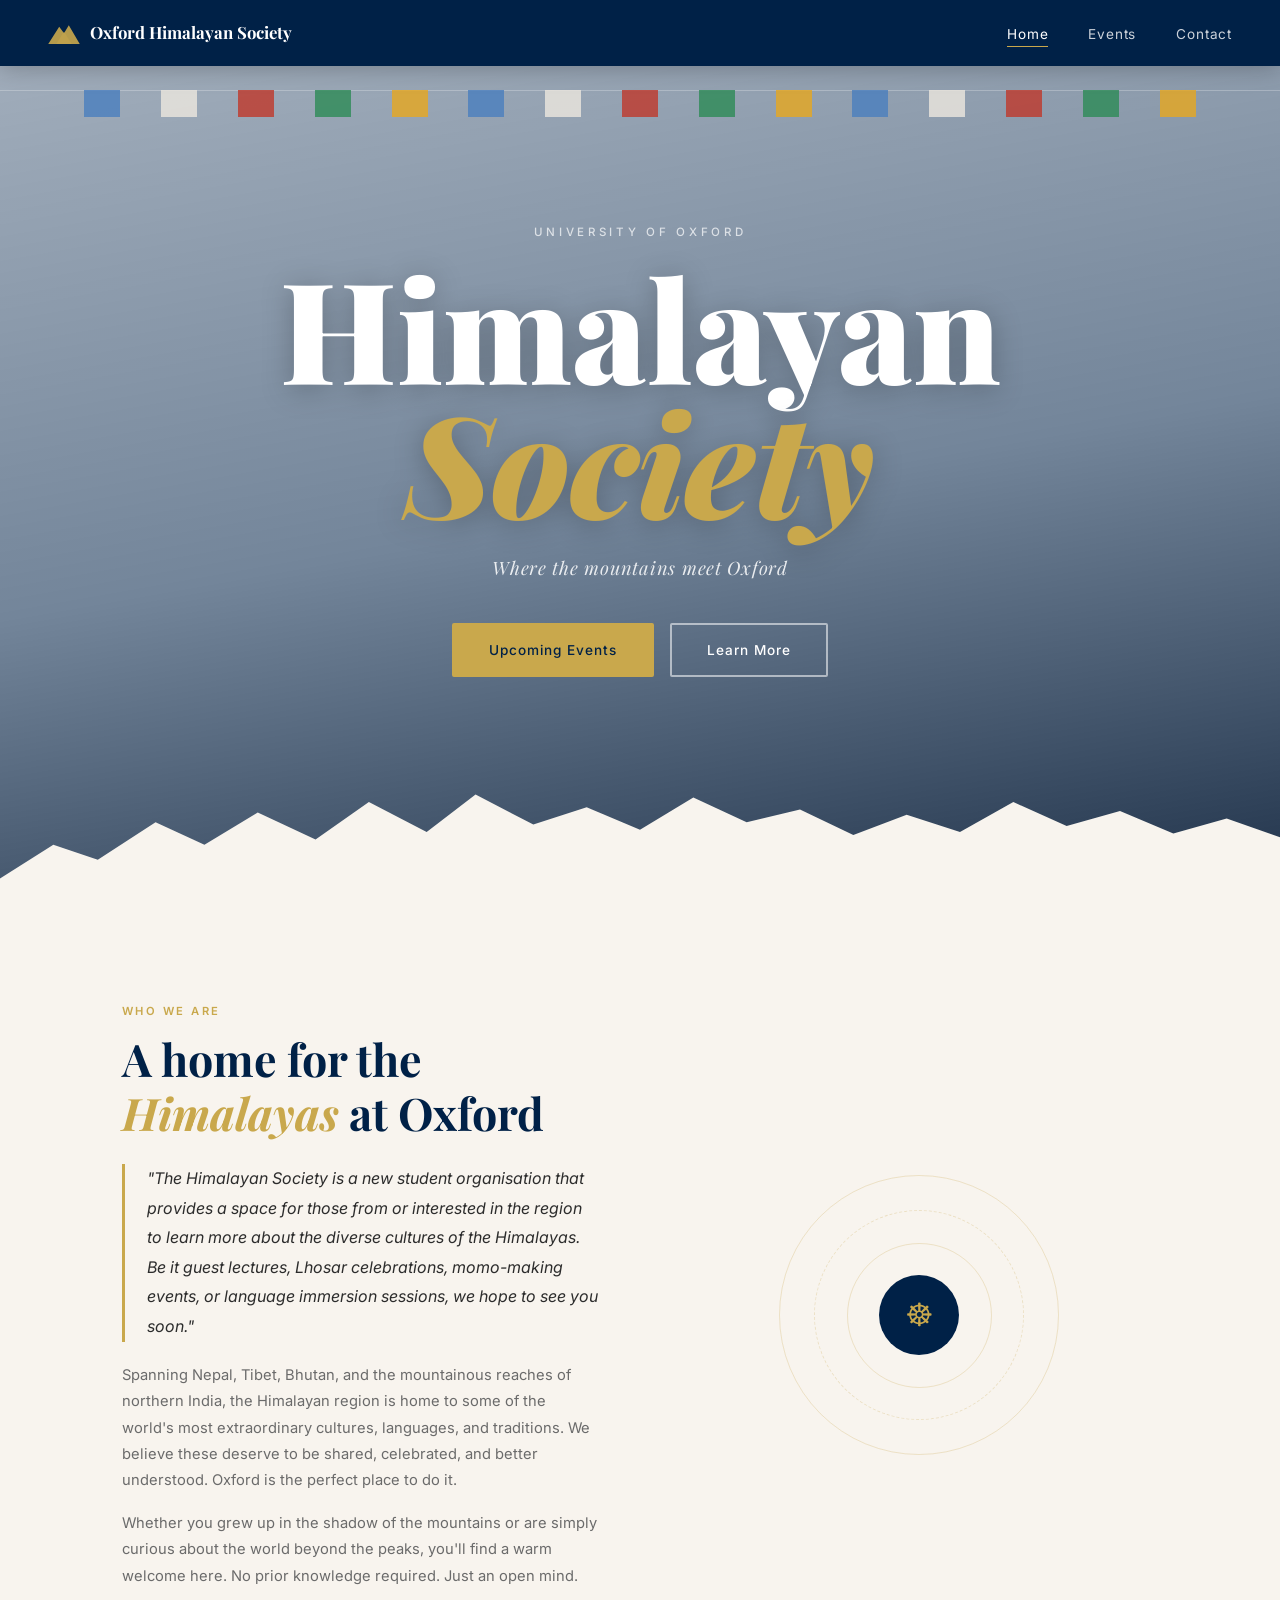
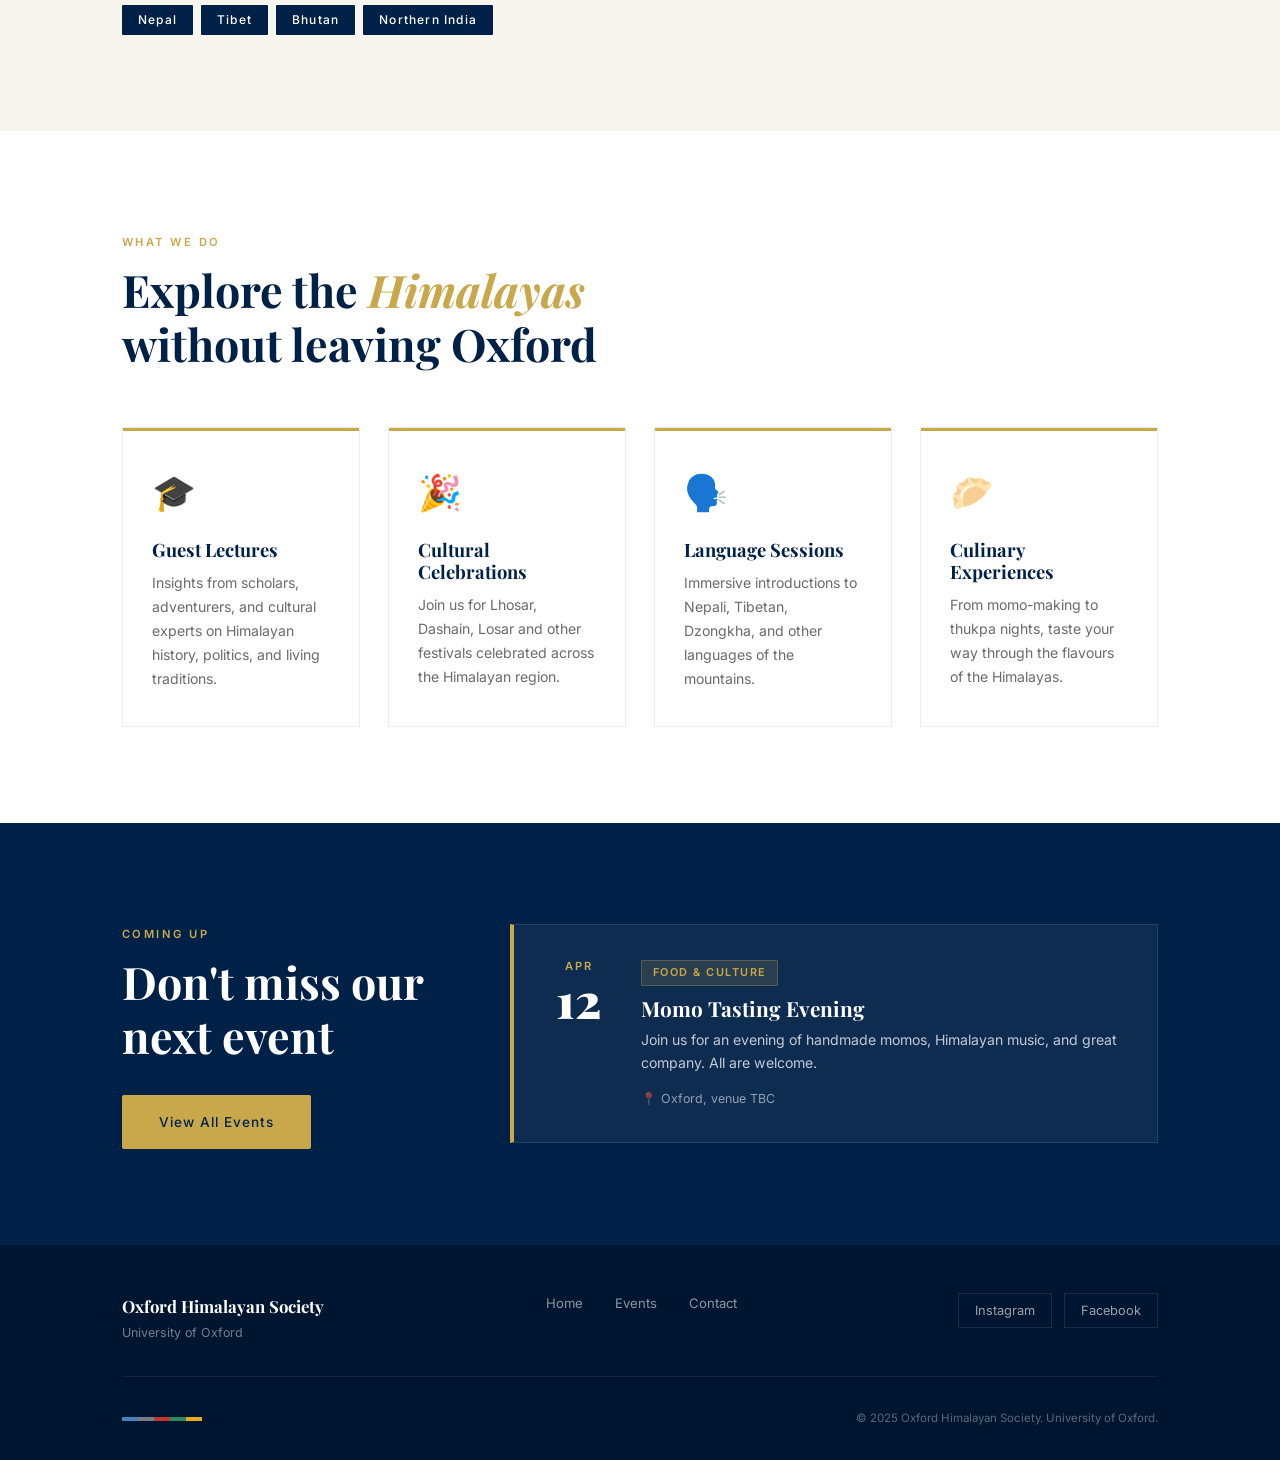
==== index.html @ 93e3ca29 "favicon" ====
<!DOCTYPE html>
<html lang="en">
<head>
  <meta charset="UTF-8" />
  <meta name="viewport" content="width=device-width, initial-scale=1.0" />
  <title>Oxford Himalayan Society</title>
  <link rel="preconnect" href="https://fonts.googleapis.com" />
  <link rel="preconnect" href="https://fonts.gstatic.com" crossorigin />
  <link href="https://fonts.googleapis.com/css2?family=Playfair+Display:ital,wght@0,400;0,700;0,900;1,400&family=Inter:wght@300;400;500;600&display=swap" rel="stylesheet" />
  <link rel="icon" type="image/svg+xml" href="favicon.svg" />
  <link rel="stylesheet" href="css/style.css" />
</head>
<body>

  <!-- Navigation -->
  <nav class="navbar" id="navbar">
    <a href="index.html" class="nav-logo">
      <svg class="logo-mountain" viewBox="0 0 40 28" fill="none" xmlns="http://www.w3.org/2000/svg">
        <path d="M0 28 L14 6 L20 14 L26 4 L40 28 Z" fill="currentColor" opacity="0.9"/>
        <path d="M10 28 L20 12 L30 28 Z" fill="currentColor" opacity="0.5"/>
      </svg>
      <span>Oxford Himalayan Society</span>
    </a>
    <ul class="nav-links" id="navLinks">
      <li><a href="index.html" class="active">Home</a></li>
      <li><a href="events.html">Events</a></li>
      <li><a href="contact.html">Contact</a></li>
    </ul>
    <button class="nav-toggle" id="navToggle" aria-label="Toggle menu">
      <span></span><span></span><span></span>
    </button>
  </nav>

  <!-- Hero -->
  <section class="hero">
    <div class="hero-bg"></div>
    <div class="hero-overlay"></div>

    <!-- Prayer flag rope -->
    <div class="prayer-rope" aria-hidden="true">
      <div class="rope-line"></div>
      <div class="flags-container">
        <span class="flag f-blue"></span>
        <span class="flag f-white"></span>
        <span class="flag f-red"></span>
        <span class="flag f-green"></span>
        <span class="flag f-yellow"></span>
        <span class="flag f-blue"></span>
        <span class="flag f-white"></span>
        <span class="flag f-red"></span>
        <span class="flag f-green"></span>
        <span class="flag f-yellow"></span>
        <span class="flag f-blue"></span>
        <span class="flag f-white"></span>
        <span class="flag f-red"></span>
        <span class="flag f-green"></span>
        <span class="flag f-yellow"></span>
      </div>
    </div>

    <div class="hero-content" id="heroContent">
      <p class="hero-eyebrow">University of Oxford</p>
      <h1 class="hero-title">Himalayan<br /><em>Society</em></h1>
      <p class="hero-tagline">Where the mountains meet Oxford</p>
      <div class="hero-cta">
        <a href="events.html" class="btn btn-gold">Upcoming Events</a>
        <a href="#about" class="btn btn-ghost">Learn More</a>
      </div>
    </div>

    <!-- Mountain silhouette -->
    <div class="mountain-edge" aria-hidden="true">
      <svg viewBox="0 0 1440 160" preserveAspectRatio="none" xmlns="http://www.w3.org/2000/svg">
        <path d="M0,160 L0,130 L60,85 L110,105 L175,55 L230,85 L290,42 L355,78 L415,28 L480,68 L535,18 L600,58 L660,35 L720,65 L780,22 L840,55 L900,38 L960,72 L1020,45 L1080,68 L1140,28 L1200,60 L1260,40 L1320,70 L1380,50 L1440,75 L1440,160 Z" fill="currentColor"/>
      </svg>
    </div>
  </section>

  <!-- About -->
  <section class="about" id="about">
    <div class="container">
      <div class="about-grid">
        <div class="about-text" data-animate>
          <span class="label">Who We Are</span>
          <h2>A home for the <em>Himalayas</em> at Oxford</h2>
          <blockquote>
            "The Himalayan Society is a new student organisation that provides a space for those from or interested in the region to learn more about the diverse cultures of the Himalayas. Be it guest lectures, Lhosar celebrations, momo-making events, or language immersion sessions, we hope to see you soon."
          </blockquote>
          <p class="about-body">
            Spanning Nepal, Tibet, Bhutan, and the mountainous reaches of northern India, the Himalayan region is home to some of the world's most extraordinary cultures, languages, and traditions. We believe these deserve to be shared, celebrated, and better understood. Oxford is the perfect place to do it.
          </p>
          <p class="about-body">
            Whether you grew up in the shadow of the mountains or are simply curious about the world beyond the peaks, you'll find a warm welcome here. No prior knowledge required. Just an open mind.
          </p>
          <div class="region-tags">
            <span>Nepal</span>
            <span>Tibet</span>
            <span>Bhutan</span>
            <span>Northern India</span>
          </div>
        </div>
        <div class="about-visual" data-animate>
          <div class="mandala">
            <div class="mandala-ring r1"></div>
            <div class="mandala-ring r2"></div>
            <div class="mandala-ring r3"></div>
            <div class="mandala-center">
              <span class="mandala-symbol">☸</span>
            </div>
          </div>
        </div>
      </div>
    </div>
  </section>

  <!-- What We Do -->
  <section class="activities">
    <div class="container">
      <div class="section-head">
        <span class="label">What We Do</span>
        <h2>Explore the <em>Himalayas</em><br />without leaving Oxford</h2>
      </div>
      <div class="activity-grid">
        <div class="activity-card" data-animate>
          <div class="card-accent"></div>
          <div class="card-icon">🎓</div>
          <h3>Guest Lectures</h3>
          <p>Insights from scholars, adventurers, and cultural experts on Himalayan history, politics, and living traditions.</p>
        </div>
        <div class="activity-card" data-animate>
          <div class="card-accent"></div>
          <div class="card-icon">🎉</div>
          <h3>Cultural Celebrations</h3>
          <p>Join us for Lhosar, Dashain, Losar and other festivals celebrated across the Himalayan region.</p>
        </div>
        <div class="activity-card" data-animate>
          <div class="card-accent"></div>
          <div class="card-icon">🗣️</div>
          <h3>Language Sessions</h3>
          <p>Immersive introductions to Nepali, Tibetan, Dzongkha, and other languages of the mountains.</p>
        </div>
        <div class="activity-card" data-animate>
          <div class="card-accent"></div>
          <div class="card-icon">🥟</div>
          <h3>Culinary Experiences</h3>
          <p>From momo-making to thukpa nights, taste your way through the flavours of the Himalayas.</p>
        </div>
      </div>
    </div>
  </section>

  <!-- Events teaser -->
  <section class="events-teaser">
    <div class="container">
      <div class="teaser-inner" data-animate>
        <div class="teaser-text">
          <span class="label">Coming Up</span>
          <h2>Don't miss our<br />next event</h2>
          <a href="events.html" class="btn btn-gold">View All Events</a>
        </div>
        <div class="teaser-card">
          <div class="event-date">
            <span class="month">Apr</span>
            <span class="day">12</span>
          </div>
          <div class="event-body">
            <span class="event-tag">Food &amp; Culture</span>
            <h3>Momo Tasting Evening</h3>
            <p>Join us for an evening of handmade momos, Himalayan music, and great company. All are welcome.</p>
            <span class="event-location">📍 Oxford, venue TBC</span>
          </div>
        </div>
      </div>
    </div>
  </section>

  <!-- Footer -->
  <footer>
    <div class="container">
      <div class="footer-grid">
        <div class="footer-brand">
          <p class="footer-name">Oxford Himalayan Society</p>
          <p class="footer-sub">University of Oxford</p>
        </div>
        <nav class="footer-nav">
          <a href="index.html">Home</a>
          <a href="events.html">Events</a>
          <a href="contact.html">Contact</a>
        </nav>
        <div class="footer-social">
          <a href="#" class="social-btn">Instagram</a>
          <a href="#" class="social-btn">Facebook</a>
        </div>
      </div>
      <div class="footer-bottom">
        <div class="prayer-strip" aria-hidden="true">
          <span class="ps blue"></span><span class="ps white"></span><span class="ps red"></span><span class="ps green"></span><span class="ps yellow"></span>
        </div>
        <p>© 2025 Oxford Himalayan Society. University of Oxford.</p>
      </div>
    </div>
  </footer>

  <script src="js/main.js"></script>
</body>
</html>
---- css/style.css ----
/* ============================================================
   Oxford Himalayan Society — Stylesheet
   ============================================================ */

/* ── Custom Properties ── */
:root {
  --oxford-blue:   #002147;
  --oxford-deep:   #001530;
  --gold:          #C9A84C;
  --gold-light:    #e0c070;
  --cream:         #F8F4EE;
  --cream-dark:    #ede8e0;
  --text:          #2c2c2c;
  --text-muted:    #6b6b6b;
  --white:         #ffffff;
  --red:           #B83232;

  --p-blue:        #4A7FBE;
  --p-white:       #EDE8DF;
  --p-red:         #C0392B;
  --p-green:       #2E8B57;
  --p-yellow:      #E8A820;

  --radius:        2px;
  --transition:    0.3s ease;
  --shadow:        0 8px 40px rgba(0,0,0,0.08);
  --shadow-lg:     0 16px 60px rgba(0,0,0,0.15);
}

/* ── Reset ── */
*, *::before, *::after { box-sizing: border-box; margin: 0; padding: 0; }
html { scroll-behavior: smooth; font-size: 16px; }
body {
  font-family: 'Inter', sans-serif;
  color: var(--text);
  background: var(--white);
  overflow-x: hidden;
  line-height: 1.65;
}
h1, h2, h3, h4 { font-family: 'Playfair Display', serif; line-height: 1.2; }
em { font-style: italic; color: var(--gold); }
a { text-decoration: none; color: inherit; }
img, svg { display: block; max-width: 100%; }
button { font-family: 'Inter', sans-serif; }

/* ── Layout ── */
.container { max-width: 1100px; margin: 0 auto; padding: 0 2rem; }
section { padding: 6rem 0; }

/* ── Labels ── */
.label {
  display: inline-block;
  font-size: 0.7rem;
  font-weight: 600;
  letter-spacing: 0.22em;
  text-transform: uppercase;
  color: var(--gold);
  margin-bottom: 0.75rem;
}

/* ── Buttons ── */
.btn {
  display: inline-block;
  padding: 0.85rem 2.2rem;
  font-size: 0.85rem;
  font-weight: 500;
  letter-spacing: 0.07em;
  border: 2px solid transparent;
  border-radius: var(--radius);
  cursor: pointer;
  transition: all var(--transition);
  white-space: nowrap;
}
.btn-gold {
  background: var(--gold);
  color: var(--oxford-blue);
  border-color: var(--gold);
}
.btn-gold:hover {
  background: transparent;
  color: var(--gold);
}
.btn-ghost {
  background: transparent;
  color: var(--white);
  border-color: rgba(255,255,255,0.55);
}
.btn-ghost:hover {
  border-color: var(--white);
  background: rgba(255,255,255,0.08);
}
.btn-outline-dark {
  background: transparent;
  color: var(--oxford-blue);
  border-color: var(--oxford-blue);
}
.btn-outline-dark:hover {
  background: var(--oxford-blue);
  color: var(--white);
}

/* ── Fade-in animations (CSS only, no JS dependency) ── */
@keyframes fadeUp {
  from { opacity: 0; transform: translateY(22px); }
  to   { opacity: 1; transform: translateY(0); }
}
[data-animate] {
  animation: fadeUp 0.7s ease both;
}
.activity-card:nth-child(1) { animation-delay: 0.05s; }
.activity-card:nth-child(2) { animation-delay: 0.15s; }
.activity-card:nth-child(3) { animation-delay: 0.25s; }
.activity-card:nth-child(4) { animation-delay: 0.35s; }
.event-card:nth-child(1)    { animation-delay: 0.05s; }
.event-card:nth-child(2)    { animation-delay: 0.15s; }
.event-card:nth-child(3)    { animation-delay: 0.25s; }
.event-card:nth-child(4)    { animation-delay: 0.35s; }
.event-card:nth-child(5)    { animation-delay: 0.45s; }

/* ============================================================
   NAVIGATION
   ============================================================ */
.navbar {
  position: fixed;
  top: 0; left: 0; right: 0;
  z-index: 200;
  display: flex;
  align-items: center;
  justify-content: space-between;
  padding: 1.2rem 3rem;
  background: var(--oxford-blue);
  box-shadow: 0 2px 24px rgba(0,0,0,0.25);
}

.nav-logo {
  display: flex;
  align-items: center;
  gap: 0.65rem;
  font-family: 'Playfair Display', serif;
  font-size: 1.05rem;
  font-weight: 700;
  color: var(--white);
  flex-shrink: 0;
}
.logo-mountain {
  width: 32px;
  height: auto;
  color: var(--gold);
  flex-shrink: 0;
}

.nav-links {
  display: flex;
  list-style: none;
  gap: 2.5rem;
}
.nav-links a {
  color: rgba(255,255,255,0.8);
  font-size: 0.85rem;
  font-weight: 400;
  letter-spacing: 0.06em;
  transition: color var(--transition);
  position: relative;
  padding-bottom: 2px;
}
.nav-links a::after {
  content: '';
  position: absolute;
  bottom: -3px; left: 0;
  width: 0; height: 1px;
  background: var(--gold);
  transition: width 0.3s ease;
}
.nav-links a:hover,
.nav-links a.active { color: var(--white); }
.nav-links a:hover::after,
.nav-links a.active::after { width: 100%; }

.nav-toggle {
  display: none;
  flex-direction: column;
  gap: 5px;
  background: none;
  border: none;
  cursor: pointer;
  padding: 4px;
}
.nav-toggle span {
  display: block;
  width: 22px; height: 2px;
  background: var(--white);
  border-radius: 1px;
  transition: all 0.3s;
}

/* ============================================================
   HERO
   ============================================================ */
.hero {
  position: relative;
  height: 100vh;
  min-height: 640px;
  display: flex;
  align-items: center;
  justify-content: center;
  color: var(--white);
  overflow: hidden;
}

.hero-bg {
  position: absolute;
  inset: 0;
  background-image: url('https://images.unsplash.com/photo-1506905925346-21bda4d32df4?auto=format&fit=crop&w=1920&q=80');
  background-size: cover;
  background-position: center 35%;
  will-change: transform;
}

.hero-overlay {
  position: absolute;
  inset: 0;
  background: linear-gradient(
    170deg,
    rgba(0, 33, 71, 0.35) 0%,
    rgba(0, 33, 71, 0.55) 55%,
    rgba(0, 21, 48, 0.88) 100%
  );
}

/* Prayer flag rope */
.prayer-rope {
  position: absolute;
  top: 90px;
  left: 0; right: 0;
  z-index: 5;
  overflow: hidden;
}
.rope-line {
  position: absolute;
  top: 0; left: -2%; right: -2%;
  height: 1px;
  background: rgba(255,255,255,0.25);
}
.flags-container {
  display: flex;
  justify-content: space-around;
  align-items: flex-start;
  padding: 0 5%;
}
.flag {
  width: 36px;
  height: 28px;
  position: relative;
  top: -1px;
  opacity: 0.8;
  transform-origin: top center;
  animation: sway 4s ease-in-out infinite;
}
.flag:nth-child(odd)  { animation-delay: -1.3s; }
.flag:nth-child(3n)   { animation-delay: -2.6s; }
.flag.f-blue   { background: var(--p-blue); }
.flag.f-white  { background: var(--p-white); }
.flag.f-red    { background: var(--p-red); }
.flag.f-green  { background: var(--p-green); }
.flag.f-yellow { background: var(--p-yellow); }

@keyframes sway {
  0%, 100% { transform: rotate(-3deg); }
  50%       { transform: rotate(3deg); }
}

/* Hero content */
.hero-content {
  position: relative;
  z-index: 10;
  text-align: center;
  padding: 0 2rem;
  animation: riseIn 1.2s cubic-bezier(0.22,1,0.36,1) forwards;
}
@keyframes riseIn {
  from { opacity: 0; transform: translateY(40px); }
  to   { opacity: 1; transform: translateY(0); }
}

.hero-eyebrow {
  font-size: 0.72rem;
  font-weight: 500;
  letter-spacing: 0.32em;
  text-transform: uppercase;
  opacity: 0.7;
  margin-bottom: 1.1rem;
}
.hero-title {
  font-size: clamp(4rem, 11vw, 9rem);
  font-weight: 900;
  line-height: 0.95;
  margin-bottom: 1.6rem;
  text-shadow: 0 4px 30px rgba(0,0,0,0.25);
}
.hero-title em { color: var(--gold); }

.hero-tagline {
  font-family: 'Playfair Display', serif;
  font-style: italic;
  font-size: 1.15rem;
  font-weight: 400;
  opacity: 0.85;
  letter-spacing: 0.04em;
  margin-bottom: 2.5rem;
}
.hero-cta {
  display: flex;
  gap: 1rem;
  justify-content: center;
  flex-wrap: wrap;
}

/* Mountain silhouette */
.mountain-edge {
  position: absolute;
  bottom: -1px; left: 0; right: 0;
  z-index: 10;
  color: var(--cream);
  line-height: 0;
}
.mountain-edge svg { width: 100%; height: 120px; }
.mountain-edge.small svg { height: 70px; }

/* ============================================================
   ABOUT
   ============================================================ */
.about { background: var(--cream); }

.about-grid {
  display: grid;
  grid-template-columns: 1fr 1fr;
  gap: 5rem;
  align-items: center;
}

.about-text h2 {
  font-size: clamp(2rem, 4vw, 2.8rem);
  color: var(--oxford-blue);
  margin-bottom: 1.5rem;
}
.about-text blockquote {
  font-size: 1rem;
  line-height: 1.85;
  color: var(--text);
  border-left: 3px solid var(--gold);
  padding-left: 1.4rem;
  margin-bottom: 1.25rem;
  font-style: italic;
}
.about-body {
  font-size: 0.92rem;
  line-height: 1.8;
  color: var(--text-muted);
  margin-bottom: 1rem;
}
.region-tags {
  display: flex;
  flex-wrap: wrap;
  gap: 0.5rem;
}
.region-tags span {
  display: inline-block;
  padding: 0.3rem 1rem;
  background: var(--oxford-blue);
  color: var(--white);
  font-size: 0.75rem;
  font-weight: 500;
  letter-spacing: 0.1em;
  border-radius: 1px;
}

/* Mandala decoration */
.about-visual {
  position: relative;
  display: flex;
  align-items: center;
  justify-content: center;
  min-height: 320px;
}
.mandala { position: relative; display: flex; align-items: center; justify-content: center; }
.mandala-ring {
  position: absolute;
  border-radius: 50%;
  border: 1px solid rgba(201,168,76,0.25);
  animation: spin-slow linear infinite;
}
.mandala-ring.r1 { width: 280px; height: 280px; animation-duration: 60s; }
.mandala-ring.r2 { width: 210px; height: 210px; animation-duration: 45s; animation-direction: reverse; border-style: dashed; }
.mandala-ring.r3 { width: 145px; height: 145px; animation-duration: 30s; }
@keyframes spin-slow { to { transform: rotate(360deg); } }
.mandala-center {
  position: relative;
  z-index: 2;
  width: 80px; height: 80px;
  border-radius: 50%;
  background: var(--oxford-blue);
  display: flex;
  align-items: center;
  justify-content: center;
}
.mandala-symbol {
  font-size: 2rem;
  color: var(--gold);
  line-height: 1;
}


/* ============================================================
   ACTIVITIES
   ============================================================ */
.activities { background: var(--white); }

.section-head { margin-bottom: 3.5rem; }
.section-head h2 {
  font-size: clamp(1.9rem, 4vw, 2.8rem);
  color: var(--oxford-blue);
  max-width: 480px;
}

.activity-grid {
  display: grid;
  grid-template-columns: repeat(auto-fit, minmax(230px, 1fr));
  gap: 1.75rem;
}

.activity-card {
  background: var(--white);
  border: 1px solid rgba(0,0,0,0.07);
  padding: 2.2rem 1.8rem;
  position: relative;
  transition: transform var(--transition), box-shadow var(--transition);
  overflow: hidden;
}
.card-accent {
  position: absolute;
  top: 0; left: 0; right: 0;
  height: 3px;
  background: var(--gold);
}
.activity-card:hover {
  transform: translateY(-5px);
  box-shadow: var(--shadow);
}
.card-icon { font-size: 2.2rem; margin-bottom: 1.1rem; }
.activity-card h3 {
  font-size: 1.15rem;
  color: var(--oxford-blue);
  margin-bottom: 0.65rem;
}
.activity-card p { font-size: 0.88rem; color: var(--text-muted); line-height: 1.7; }

/* ============================================================
   EVENTS TEASER
   ============================================================ */
.events-teaser {
  background: var(--oxford-blue);
  color: var(--white);
}
.events-teaser .label { color: var(--gold); }

.teaser-inner {
  display: grid;
  grid-template-columns: 1fr 2fr;
  gap: 4rem;
  align-items: center;
}
.teaser-text h2 {
  font-size: clamp(2rem, 4vw, 2.8rem);
  color: var(--white);
  margin-bottom: 2rem;
}

.teaser-card {
  display: flex;
  gap: 2rem;
  align-items: flex-start;
  background: rgba(255,255,255,0.05);
  border: 1px solid rgba(255,255,255,0.1);
  border-left: 4px solid var(--gold);
  padding: 2rem 2.2rem;
}
.event-date { text-align: center; min-width: 60px; }
.event-date .month {
  display: block;
  font-size: 0.7rem;
  font-weight: 600;
  letter-spacing: 0.18em;
  text-transform: uppercase;
  color: var(--gold);
}
.event-date .day {
  display: block;
  font-family: 'Playfair Display', serif;
  font-size: 3rem;
  font-weight: 900;
  line-height: 1;
  color: var(--white);
}
.event-body { flex: 1; }
.event-tag {
  display: inline-block;
  font-size: 0.68rem;
  font-weight: 600;
  letter-spacing: 0.14em;
  text-transform: uppercase;
  padding: 0.2rem 0.65rem;
  border-radius: 1px;
  margin-bottom: 0.65rem;
  background: rgba(201,168,76,0.15);
  color: var(--gold);
  border: 1px solid rgba(201,168,76,0.3);
}
.event-body h3 { font-size: 1.3rem; margin-bottom: 0.5rem; }
.event-body p  { font-size: 0.88rem; opacity: 0.75; margin-bottom: 0.6rem; line-height: 1.6; }
.event-location { font-size: 0.78rem; opacity: 0.55; }

/* ============================================================
   PAGE HEADER (Events / Contact)
   ============================================================ */
.page-header {
  position: relative;
  padding: 11rem 0 7rem;
  color: var(--white);
  overflow: hidden;
}
.page-header-bg {
  position: absolute;
  inset: 0;
  background-image: url('https://images.unsplash.com/photo-1464822759023-fed622ff2c3b?auto=format&fit=crop&w=1920&q=80');
  background-size: cover;
  background-position: center 40%;
}
.page-header-bg.contact-bg {
  background-image: url('https://images.unsplash.com/photo-1544735716-392fe2489ffa?auto=format&fit=crop&w=1920&q=80');
  background-position: center 60%;
}
.page-header-overlay {
  position: absolute;
  inset: 0;
  background: linear-gradient(to bottom, rgba(0,33,71,0.6), rgba(0,21,48,0.9));
}
.page-header-content {
  position: relative;
  z-index: 10;
}
.page-header-content h1 {
  font-size: clamp(3rem, 7vw, 5.5rem);
  font-weight: 900;
  margin-bottom: 1rem;
}
.page-header-content p {
  font-size: 1.05rem;
  opacity: 0.8;
  max-width: 480px;
  font-family: 'Playfair Display', serif;
  font-style: italic;
}
.mountain-edge.small { color: var(--white); }

/* ============================================================
   EVENTS LIST PAGE
   ============================================================ */
.events-list { background: var(--white); }

.filter-tabs {
  display: flex;
  gap: 0.5rem;
  flex-wrap: wrap;
  margin-bottom: 3rem;
}
.filter-btn {
  padding: 0.5rem 1.3rem;
  font-size: 0.8rem;
  font-weight: 500;
  letter-spacing: 0.06em;
  background: transparent;
  border: 1px solid rgba(0,0,0,0.15);
  border-radius: 1px;
  cursor: pointer;
  color: var(--text-muted);
  transition: all var(--transition);
}
.filter-btn:hover,
.filter-btn.active {
  background: var(--oxford-blue);
  color: var(--white);
  border-color: var(--oxford-blue);
}

.events-grid { display: flex; flex-direction: column; gap: 1.5rem; }

.event-card {
  display: flex;
  gap: 2.5rem;
  align-items: flex-start;
  padding: 2rem 2.5rem;
  border: 1px solid rgba(0,0,0,0.08);
  border-left: 4px solid var(--gold);
  transition: box-shadow var(--transition), transform var(--transition);
}
.event-card:hover {
  box-shadow: var(--shadow);
  transform: translateX(3px);
}
.ec-date { text-align: center; min-width: 58px; }
.ec-month {
  display: block;
  font-size: 0.68rem;
  font-weight: 600;
  letter-spacing: 0.2em;
  text-transform: uppercase;
  color: var(--gold);
}
.ec-day {
  display: block;
  font-family: 'Playfair Display', serif;
  font-size: 2.6rem;
  font-weight: 900;
  color: var(--oxford-blue);
  line-height: 1;
}
.ec-body { flex: 1; }
.ec-body h2 { font-size: 1.35rem; color: var(--oxford-blue); margin-bottom: 0.5rem; }
.ec-body p  { font-size: 0.9rem; color: var(--text-muted); margin-bottom: 1rem; line-height: 1.7; }
.ec-meta {
  display: flex;
  gap: 1.5rem;
  flex-wrap: wrap;
  font-size: 0.78rem;
  color: var(--text-muted);
  opacity: 0.75;
}

/* event tag colours */
.event-tag.food        { background: rgba(201,168,76,0.12); color: #9a7830; border-color: rgba(201,168,76,0.3); }
.event-tag.lecture     { background: rgba(0,33,71,0.08); color: var(--oxford-blue); border-color: rgba(0,33,71,0.2); }
.event-tag.language    { background: rgba(46,139,87,0.1); color: #1e6b3a; border-color: rgba(46,139,87,0.25); }
.event-tag.celebration { background: rgba(184,50,50,0.09); color: var(--red); border-color: rgba(184,50,50,0.25); }

.events-note {
  margin-top: 3rem;
  text-align: center;
  font-size: 0.88rem;
  color: var(--text-muted);
  font-style: italic;
}

/* ============================================================
   CONTACT PAGE
   ============================================================ */
.contact-section { background: var(--cream); }

.contact-grid {
  display: grid;
  grid-template-columns: 1fr 1.3fr;
  gap: 5rem;
  align-items: start;
}

.contact-info h2,
.contact-form-wrap h2 {
  font-size: clamp(1.8rem, 3.5vw, 2.4rem);
  color: var(--oxford-blue);
  margin-bottom: 2rem;
}

.contact-item {
  display: flex;
  gap: 1.2rem;
  align-items: flex-start;
  margin-bottom: 2rem;
}
.ci-icon { font-size: 1.5rem; line-height: 1; margin-top: 0.1rem; }
.ci-label {
  font-size: 0.7rem;
  font-weight: 600;
  letter-spacing: 0.18em;
  text-transform: uppercase;
  color: var(--gold);
  margin-bottom: 0.2rem;
}
.ci-value {
  font-size: 1rem;
  color: var(--oxford-blue);
  font-weight: 500;
}
a.ci-value:hover { text-decoration: underline; }
.ci-note { font-size: 0.75rem; color: var(--text-muted); margin-top: 0.2rem; font-style: italic; }

.contact-socials { margin-top: 2.5rem; }
.social-row { display: flex; flex-direction: column; gap: 0.75rem; margin: 0.75rem 0; }
.social-card {
  display: flex;
  align-items: center;
  gap: 1rem;
  padding: 1rem 1.2rem;
  background: var(--white);
  border: 1px solid rgba(0,0,0,0.08);
  transition: all var(--transition);
}
.social-card:hover {
  border-color: var(--gold);
  box-shadow: var(--shadow);
}
.sc-icon { font-size: 1.5rem; }
.sc-name  { font-size: 0.9rem; font-weight: 600; color: var(--oxford-blue); }
.sc-handle { font-size: 0.8rem; color: var(--text-muted); }

/* Contact Form */
.contact-form-wrap {
  background: var(--white);
  padding: 2.5rem;
  border: 1px solid rgba(0,0,0,0.07);
  border-top: 3px solid var(--gold);
}

.form-group { margin-bottom: 1.4rem; }
.form-group label {
  display: block;
  font-size: 0.78rem;
  font-weight: 600;
  letter-spacing: 0.1em;
  text-transform: uppercase;
  color: var(--oxford-blue);
  margin-bottom: 0.4rem;
}
.form-group input,
.form-group select,
.form-group textarea {
  width: 100%;
  padding: 0.75rem 1rem;
  border: 1px solid rgba(0,0,0,0.15);
  border-radius: var(--radius);
  font-family: 'Inter', sans-serif;
  font-size: 0.9rem;
  color: var(--text);
  background: var(--white);
  transition: border-color var(--transition), box-shadow var(--transition);
  outline: none;
}
.form-group input:focus,
.form-group select:focus,
.form-group textarea:focus {
  border-color: var(--gold);
  box-shadow: 0 0 0 3px rgba(201,168,76,0.12);
}
.form-group textarea { resize: vertical; line-height: 1.6; }
.form-submit { width: 100%; text-align: center; margin-top: 0.5rem; }
.form-note { font-size: 0.82rem; color: var(--p-green); margin-top: 0.75rem; text-align: center; }

/* ============================================================
   FOOTER
   ============================================================ */
footer {
  background: var(--oxford-deep);
  color: var(--white);
  padding: 3rem 0 2rem;
}

.footer-grid {
  display: flex;
  justify-content: space-between;
  align-items: flex-start;
  gap: 2rem;
  flex-wrap: wrap;
  margin-bottom: 2rem;
  padding-bottom: 2rem;
  border-bottom: 1px solid rgba(255,255,255,0.07);
}
.footer-name {
  font-family: 'Playfair Display', serif;
  font-size: 1.05rem;
  font-weight: 700;
  margin-bottom: 0.2rem;
}
.footer-sub { font-size: 0.78rem; opacity: 0.45; }
.footer-nav { display: flex; gap: 2rem; align-items: center; }
.footer-nav a { font-size: 0.82rem; opacity: 0.55; transition: opacity var(--transition); }
.footer-nav a:hover { opacity: 1; }
.footer-social { display: flex; gap: 0.75rem; }
.social-btn {
  font-size: 0.8rem;
  padding: 0.4rem 1rem;
  border: 1px solid rgba(255,255,255,0.18);
  opacity: 0.6;
  transition: all var(--transition);
}
.social-btn:hover { opacity: 1; border-color: var(--gold); color: var(--gold); }

.footer-bottom {
  display: flex;
  align-items: center;
  justify-content: space-between;
  flex-wrap: wrap;
  gap: 1rem;
}
.footer-bottom p { font-size: 0.72rem; opacity: 0.35; }

/* Prayer strip */
.prayer-strip { display: flex; gap: 0; height: 4px; width: 80px; }
.ps { flex: 1; display: block; }
.ps.blue   { background: var(--p-blue); }
.ps.white  { background: rgba(237,232,223,0.5); }
.ps.red    { background: var(--p-red); }
.ps.green  { background: var(--p-green); }
.ps.yellow { background: var(--p-yellow); }

/* ============================================================
   RESPONSIVE
   ============================================================ */
@media (max-width: 900px) {
  .about-grid,
  .teaser-inner,
  .contact-grid { grid-template-columns: 1fr; gap: 3rem; }
  .about-visual { min-height: 240px; }
  .teaser-inner [data-animate] > * { justify-self: start; }
}

@media (max-width: 720px) {
  .navbar { padding: 1.25rem 1.5rem; }
  .navbar.scrolled { padding: 0.9rem 1.5rem; }

  .nav-links {
    display: none;
    position: absolute;
    top: 100%; left: 0; right: 0;
    background: var(--oxford-blue);
    flex-direction: column;
    gap: 0;
    padding: 0.75rem 0;
  }
  .nav-links.open { display: flex; }
  .nav-links li a { display: block; padding: 0.75rem 2rem; }
  .nav-toggle { display: flex; }

  .hero-title { font-size: clamp(3.5rem, 14vw, 6rem); }

  .event-card { flex-direction: column; gap: 1rem; padding: 1.5rem; }
  .ec-date { display: flex; gap: 0.5rem; align-items: baseline; }
  .ec-day { font-size: 1.8rem; }

  .contact-form-wrap { padding: 1.5rem; }

  .footer-grid { flex-direction: column; gap: 1.5rem; }
  .footer-bottom { flex-direction: column; align-items: flex-start; }
}

@media (max-width: 480px) {
  section { padding: 4rem 0; }
  .activity-grid { grid-template-columns: 1fr; }
  .prayer-rope { display: none; }
}
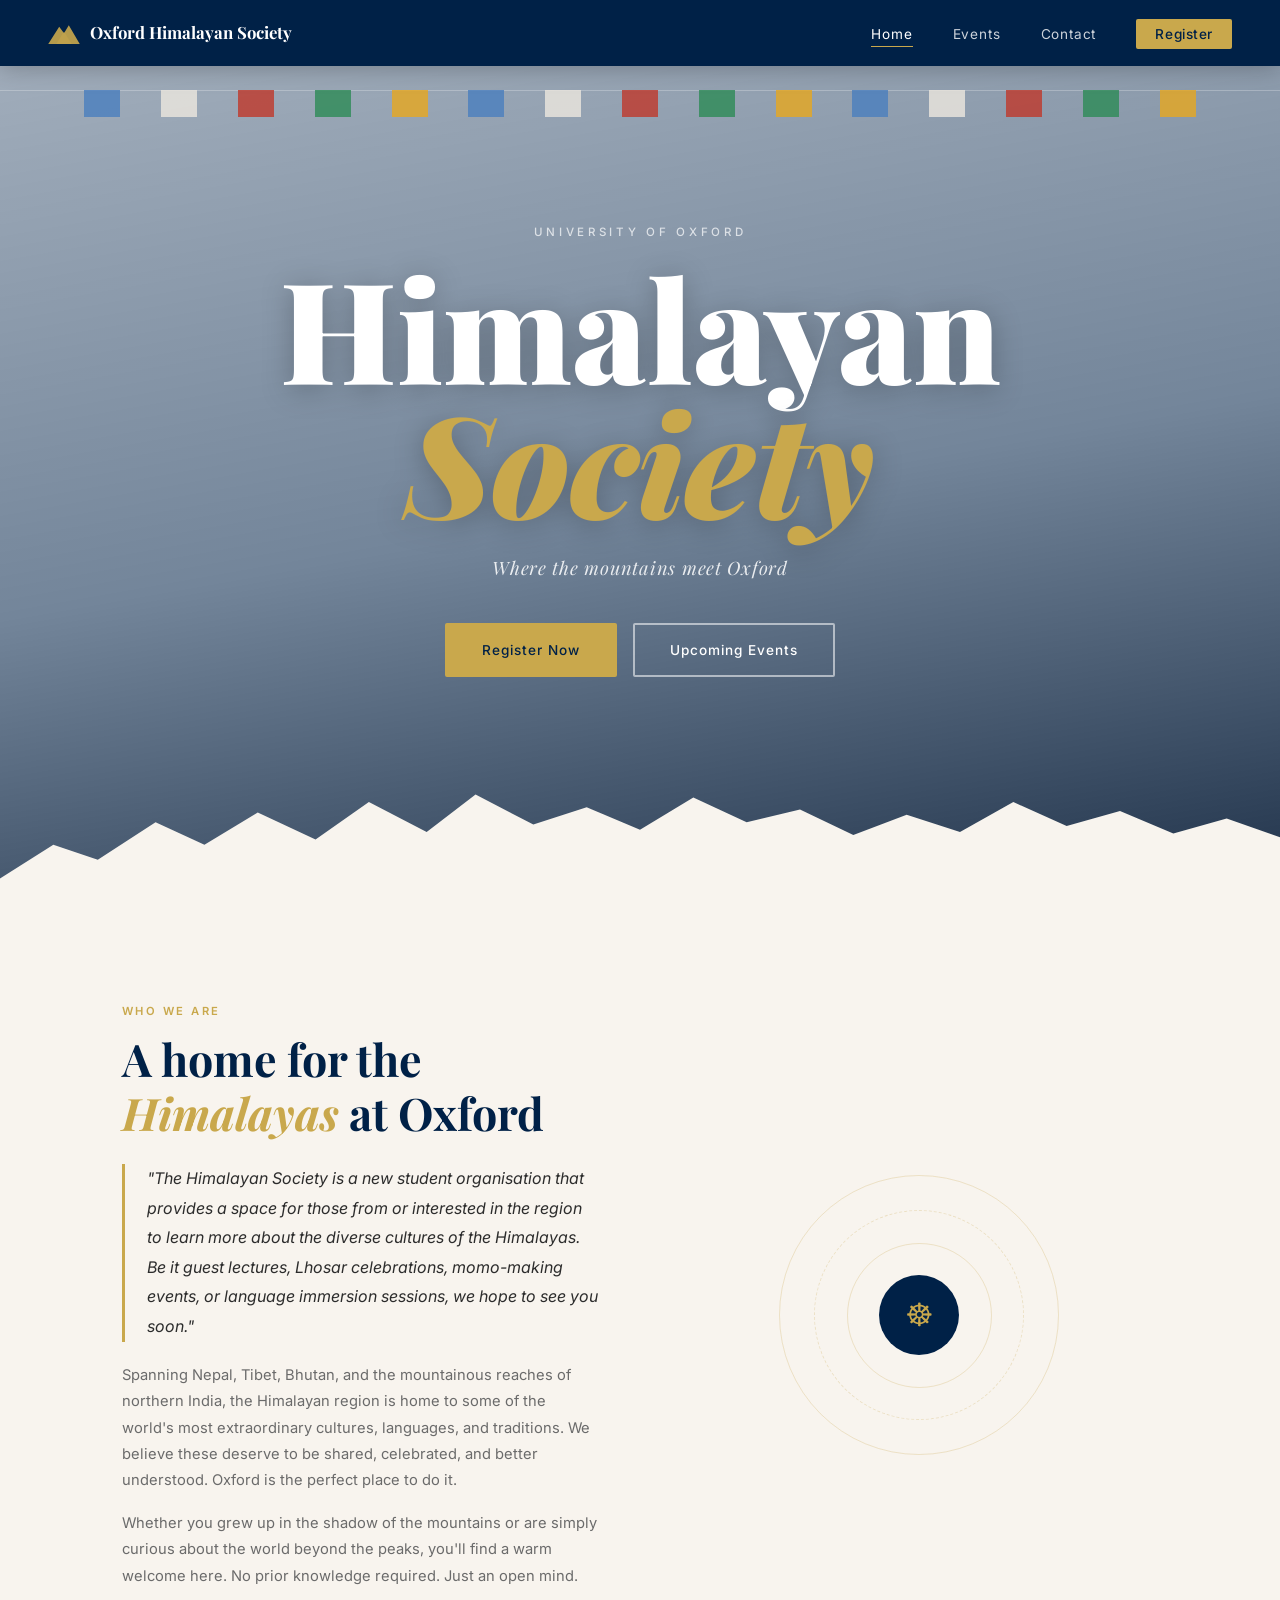
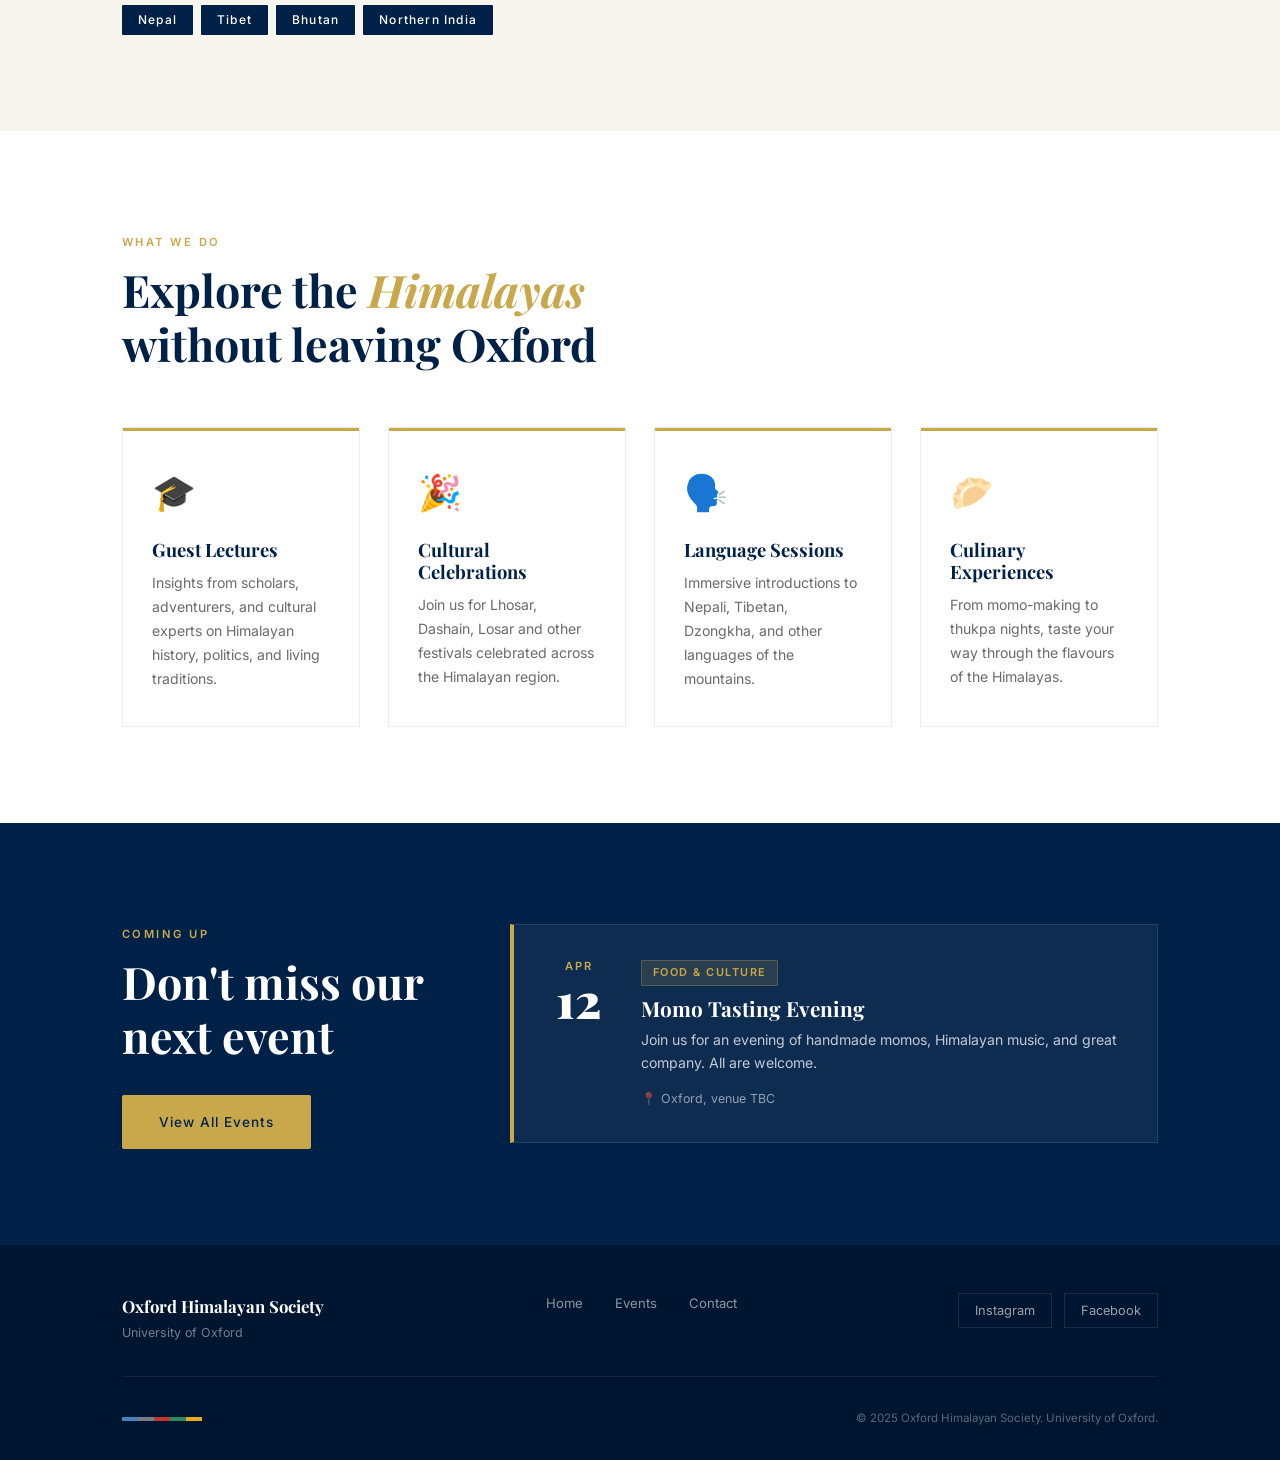
==== commit 1f03badf: "register" ====
--- a/index.html
+++ b/index.html
@@ -25,6 +25,7 @@
       <li><a href="index.html" class="active">Home</a></li>
       <li><a href="events.html">Events</a></li>
       <li><a href="contact.html">Contact</a></li>
+      <li><a href="https://forms.office.com/pages/responsepage.aspx?id=G96VzPWXk0-0uv5ouFLPkbThJP8VWiFGutqd9GzmrXRUQklOUDNMNTVOVUVBR1A0MFYySkZDRlcwTS4u&route=shorturl" class="nav-register" target="_blank" rel="noopener">Register</a></li>
     </ul>
     <button class="nav-toggle" id="navToggle" aria-label="Toggle menu">
       <span></span><span></span><span></span>
@@ -63,8 +64,8 @@
       <h1 class="hero-title">Himalayan<br /><em>Society</em></h1>
       <p class="hero-tagline">Where the mountains meet Oxford</p>
       <div class="hero-cta">
-        <a href="events.html" class="btn btn-gold">Upcoming Events</a>
-        <a href="#about" class="btn btn-ghost">Learn More</a>
+        <a href="https://forms.office.com/pages/responsepage.aspx?id=G96VzPWXk0-0uv5ouFLPkbThJP8VWiFGutqd9GzmrXRUQklOUDNMNTVOVUVBR1A0MFYySkZDRlcwTS4u&route=shorturl" class="btn btn-gold" target="_blank" rel="noopener">Register Now</a>
+        <a href="events.html" class="btn btn-ghost">Upcoming Events</a>
       </div>
     </div>
 
@@ -105,7 +106,7 @@
             <div class="mandala-ring r2"></div>
             <div class="mandala-ring r3"></div>
             <div class="mandala-center">
-              <span class="mandala-symbol">☸</span>
+              <span class="mandala-symbol">☸&#xFE0E;</span>
             </div>
           </div>
         </div>
--- a/css/style.css
+++ b/css/style.css
@@ -151,6 +151,7 @@
 
 .nav-links {
   display: flex;
+  align-items: center;
   list-style: none;
   gap: 2.5rem;
 }
@@ -175,6 +176,23 @@
 .nav-links a.active { color: var(--white); }
 .nav-links a:hover::after,
 .nav-links a.active::after { width: 100%; }
+
+.nav-links a.nav-register {
+  background: var(--gold);
+  color: var(--oxford-blue);
+  padding: 0.45rem 1.2rem;
+  border-radius: var(--radius);
+  font-weight: 500;
+  letter-spacing: 0.04em;
+  transition: all var(--transition);
+  line-height: 1.4;
+  position: static;
+}
+.nav-links a.nav-register::after { display: none; }
+.nav-links a.nav-register:hover {
+  background: var(--gold-light);
+  color: var(--oxford-blue);
+}
 
 .nav-toggle {
   display: none;
@@ -836,6 +854,7 @@
   }
   .nav-links.open { display: flex; }
   .nav-links li a { display: block; padding: 0.75rem 2rem; }
+  .nav-links .nav-register { display: inline-block; margin: 0.5rem 2rem 0.75rem; }
   .nav-toggle { display: flex; }
 
   .hero-title { font-size: clamp(3.5rem, 14vw, 6rem); }
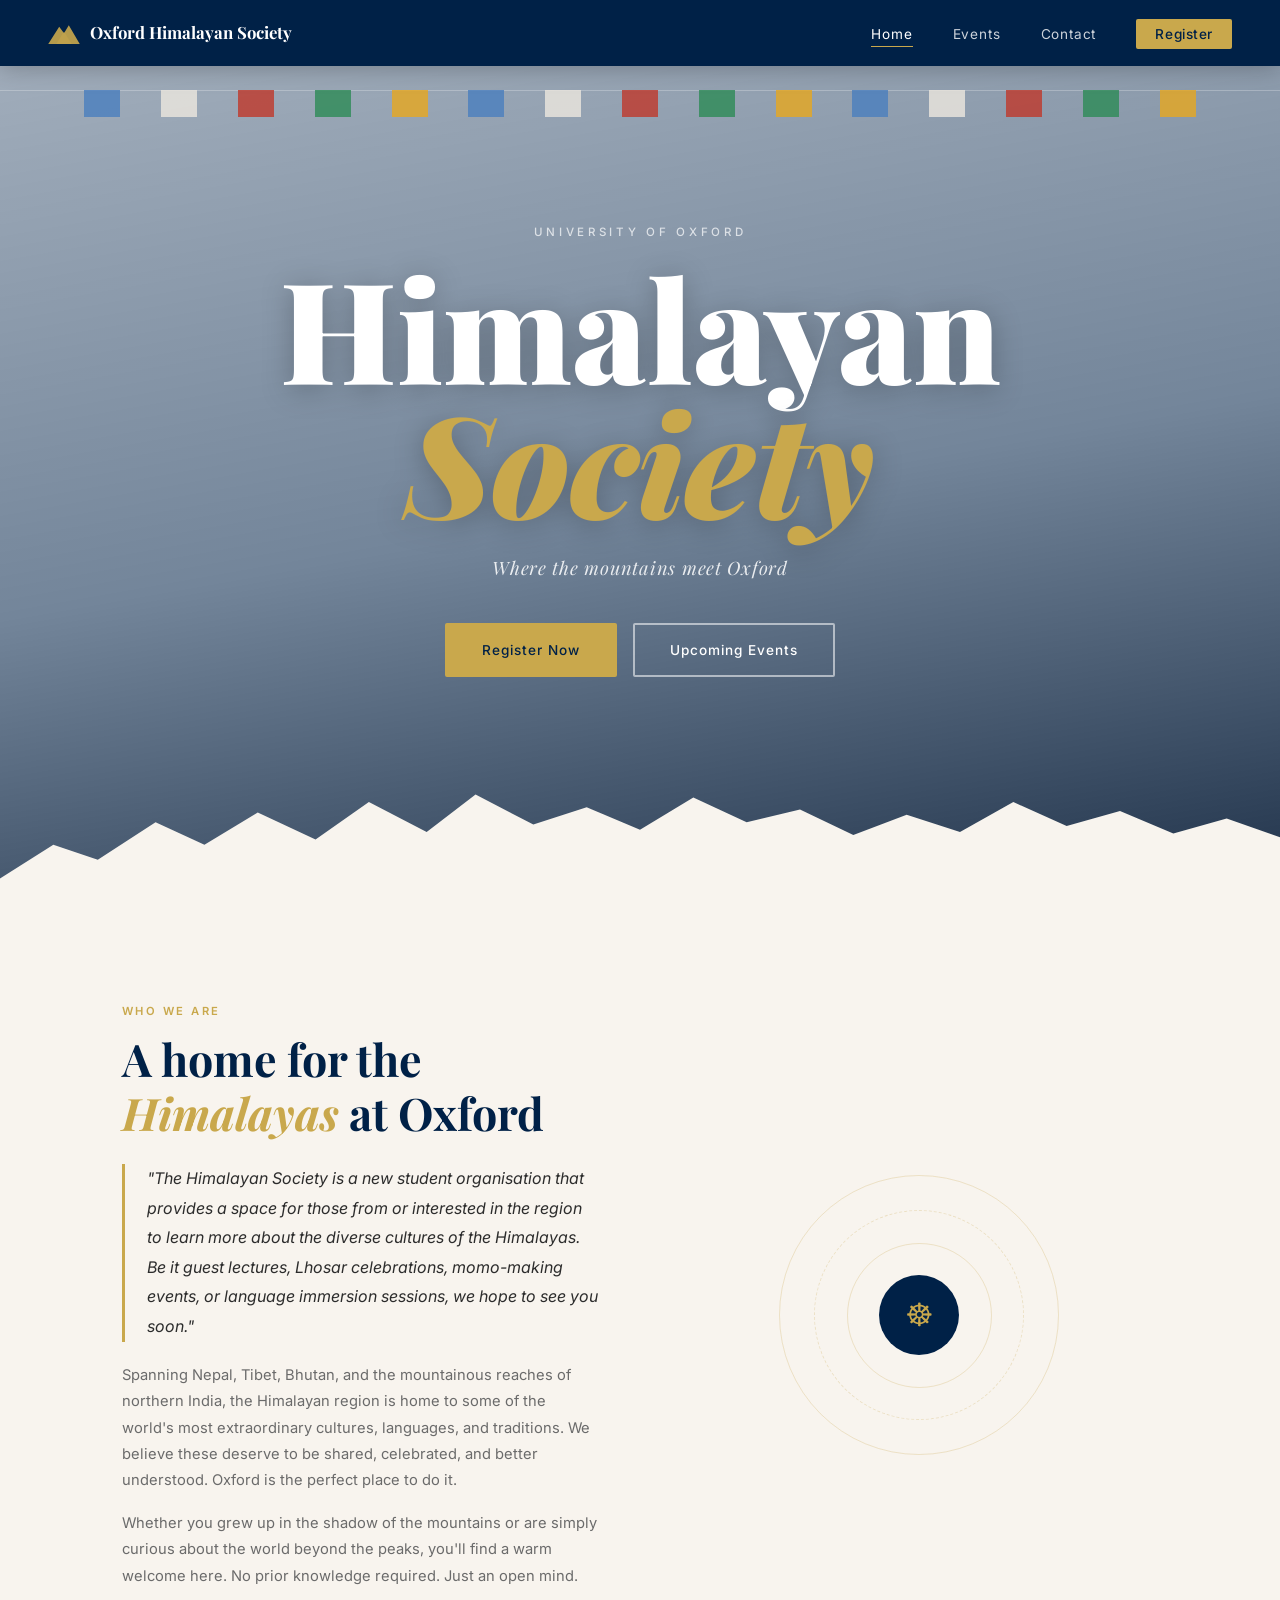
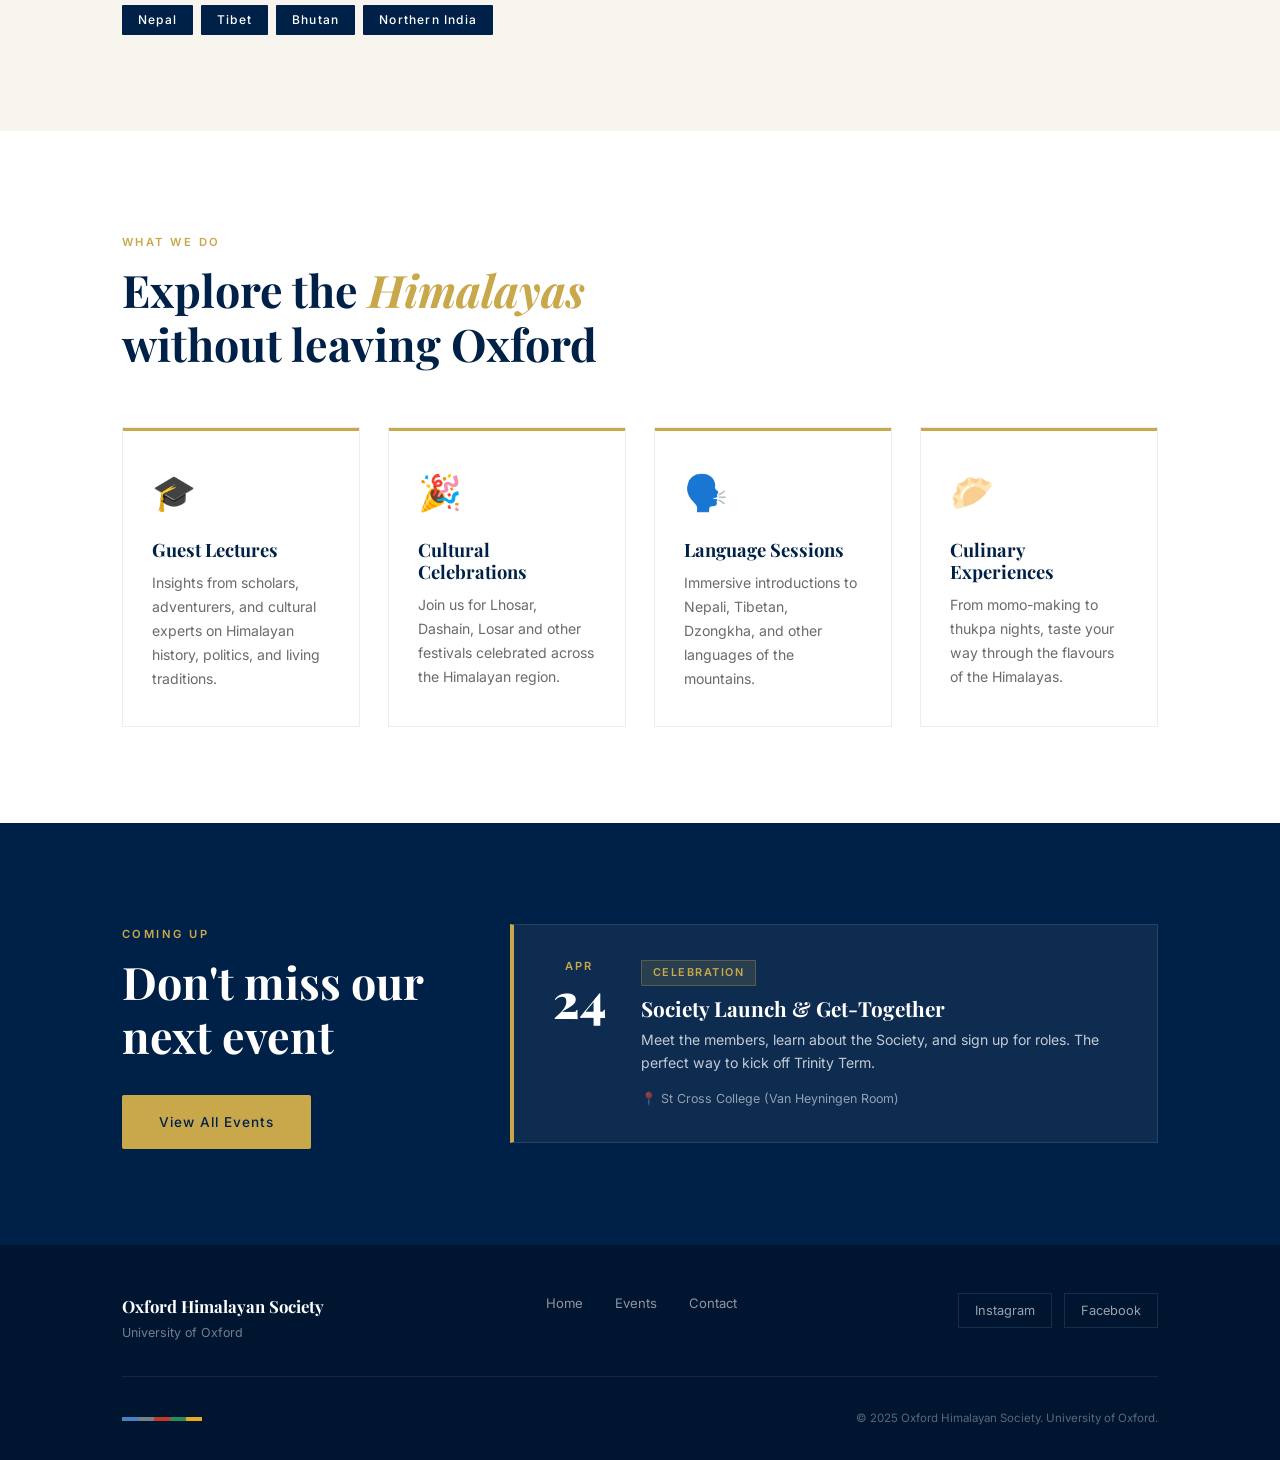
==== commit d240931c: "Add TT term card events, week labels, and redesigned categories - Replace placeholder events with al" ====
--- a/index.html
+++ b/index.html
@@ -162,13 +162,13 @@
         <div class="teaser-card">
           <div class="event-date">
             <span class="month">Apr</span>
-            <span class="day">12</span>
+            <span class="day">24</span>
           </div>
           <div class="event-body">
-            <span class="event-tag">Food &amp; Culture</span>
-            <h3>Momo Tasting Evening</h3>
-            <p>Join us for an evening of handmade momos, Himalayan music, and great company. All are welcome.</p>
-            <span class="event-location">📍 Oxford, venue TBC</span>
+            <span class="event-tag">Celebration</span>
+            <h3>Society Launch &amp; Get-Together</h3>
+            <p>Meet the members, learn about the Society, and sign up for roles. The perfect way to kick off Trinity Term.</p>
+            <span class="event-location">📍 St Cross College (Van Heyningen Room)</span>
           </div>
         </div>
       </div>
--- a/css/style.css
+++ b/css/style.css
@@ -1,5 +1,5 @@
 /* ============================================================
-   Oxford Himalayan Society — Stylesheet
+   Oxford Himalayan Society - Stylesheet
    ============================================================ */
 
 /* ── Custom Properties ── */
@@ -642,6 +642,16 @@
   color: var(--oxford-blue);
   line-height: 1;
 }
+.ec-week {
+  display: block;
+  font-size: 0.6rem;
+  font-weight: 600;
+  letter-spacing: 0.15em;
+  text-transform: uppercase;
+  color: var(--oxford-blue);
+  opacity: 0.4;
+  margin-top: 0.35rem;
+}
 .ec-body { flex: 1; }
 .ec-body h2 { font-size: 1.35rem; color: var(--oxford-blue); margin-bottom: 0.5rem; }
 .ec-body p  { font-size: 0.9rem; color: var(--text-muted); margin-bottom: 1rem; line-height: 1.7; }
@@ -655,10 +665,11 @@
 }
 
 /* event tag colours */
-.event-tag.food        { background: rgba(201,168,76,0.12); color: #9a7830; border-color: rgba(201,168,76,0.3); }
-.event-tag.lecture     { background: rgba(0,33,71,0.08); color: var(--oxford-blue); border-color: rgba(0,33,71,0.2); }
-.event-tag.language    { background: rgba(46,139,87,0.1); color: #1e6b3a; border-color: rgba(46,139,87,0.25); }
-.event-tag.celebration { background: rgba(184,50,50,0.09); color: var(--red); border-color: rgba(184,50,50,0.25); }
+.event-tag.talk     { background: rgba(0,33,71,0.08);    color: var(--oxford-blue); border-color: rgba(0,33,71,0.2); }
+.event-tag.film     { background: rgba(80,50,110,0.09);  color: #4a2d72;            border-color: rgba(80,50,110,0.22); }
+.event-tag.food     { background: rgba(201,168,76,0.12); color: #9a7830;            border-color: rgba(201,168,76,0.3); }
+.event-tag.social   { background: rgba(184,50,50,0.09);  color: var(--red);         border-color: rgba(184,50,50,0.25); }
+.event-tag.language { background: rgba(46,139,87,0.1);   color: #1e6b3a;            border-color: rgba(46,139,87,0.25); }
 
 .events-note {
   margin-top: 3rem;
@@ -862,6 +873,7 @@
   .event-card { flex-direction: column; gap: 1rem; padding: 1.5rem; }
   .ec-date { display: flex; gap: 0.5rem; align-items: baseline; }
   .ec-day { font-size: 1.8rem; }
+  .ec-week { margin-top: 0; }
 
   .contact-form-wrap { padding: 1.5rem; }
 
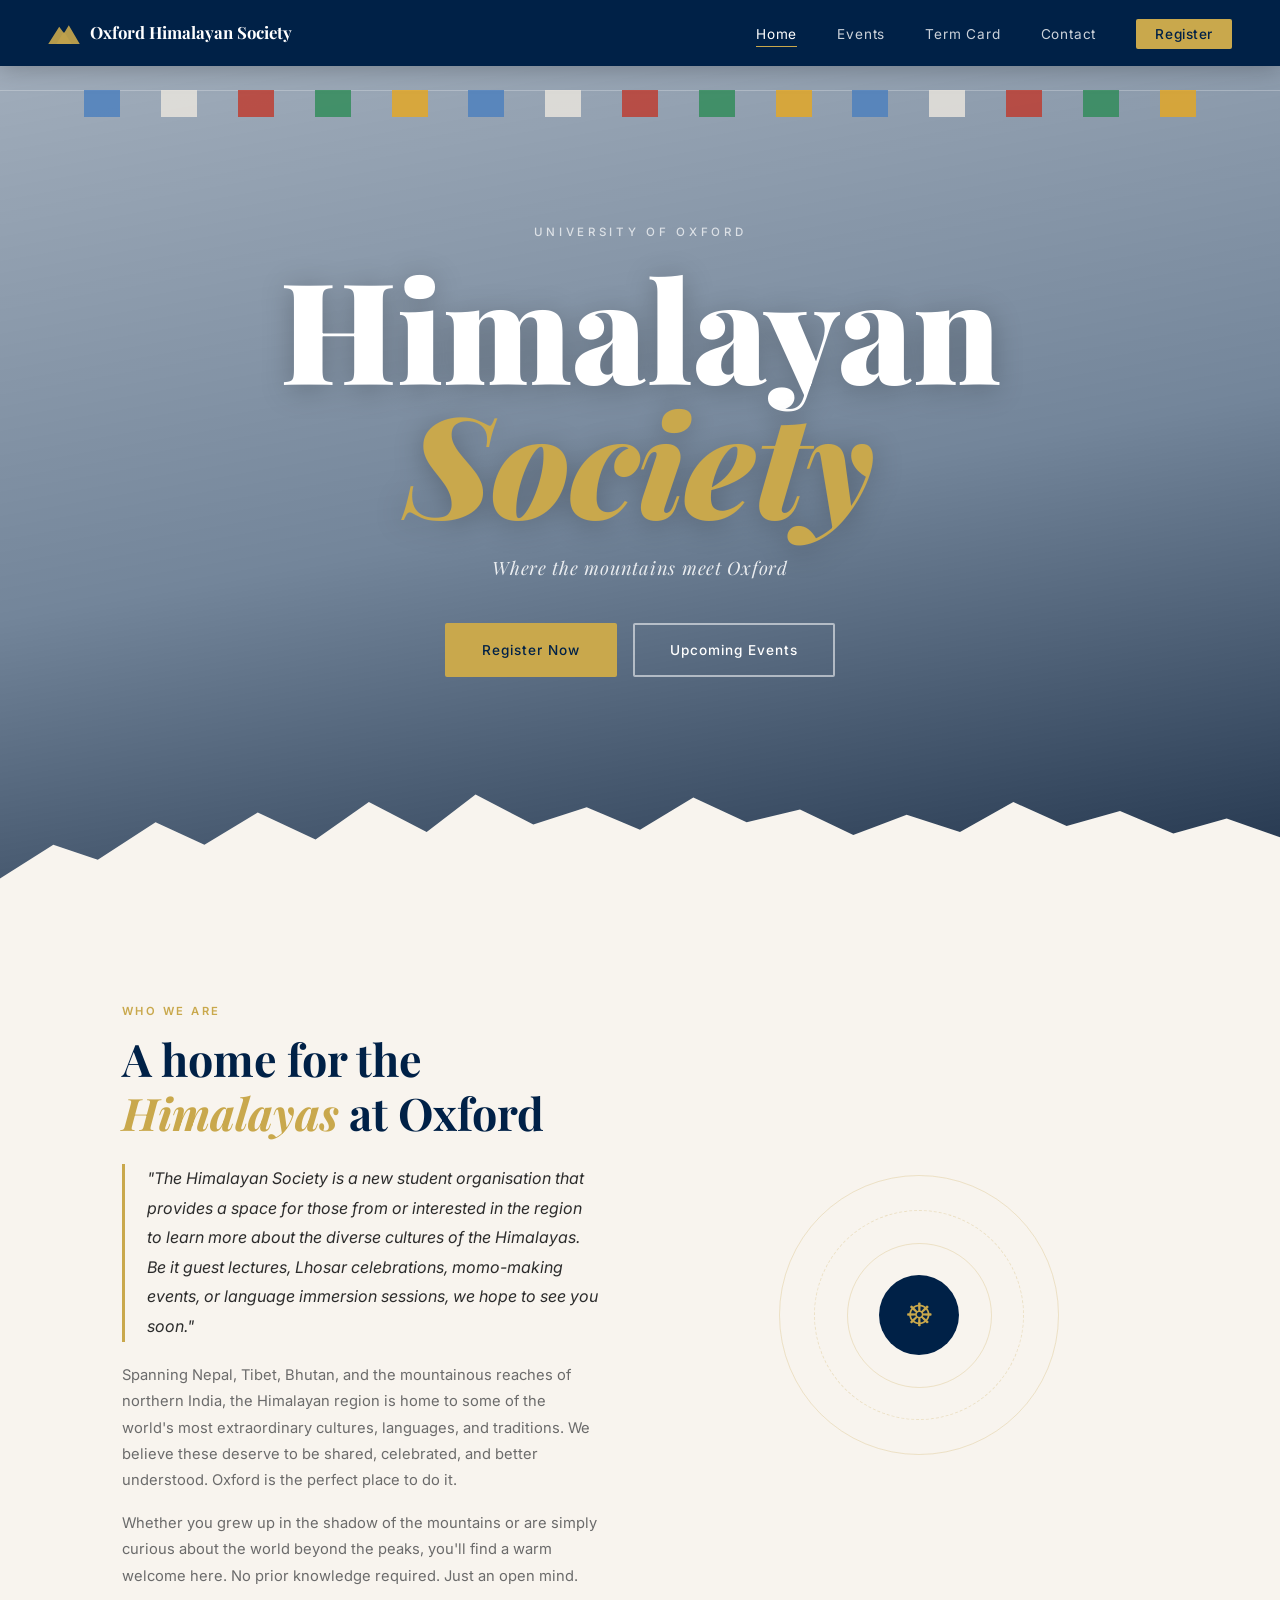
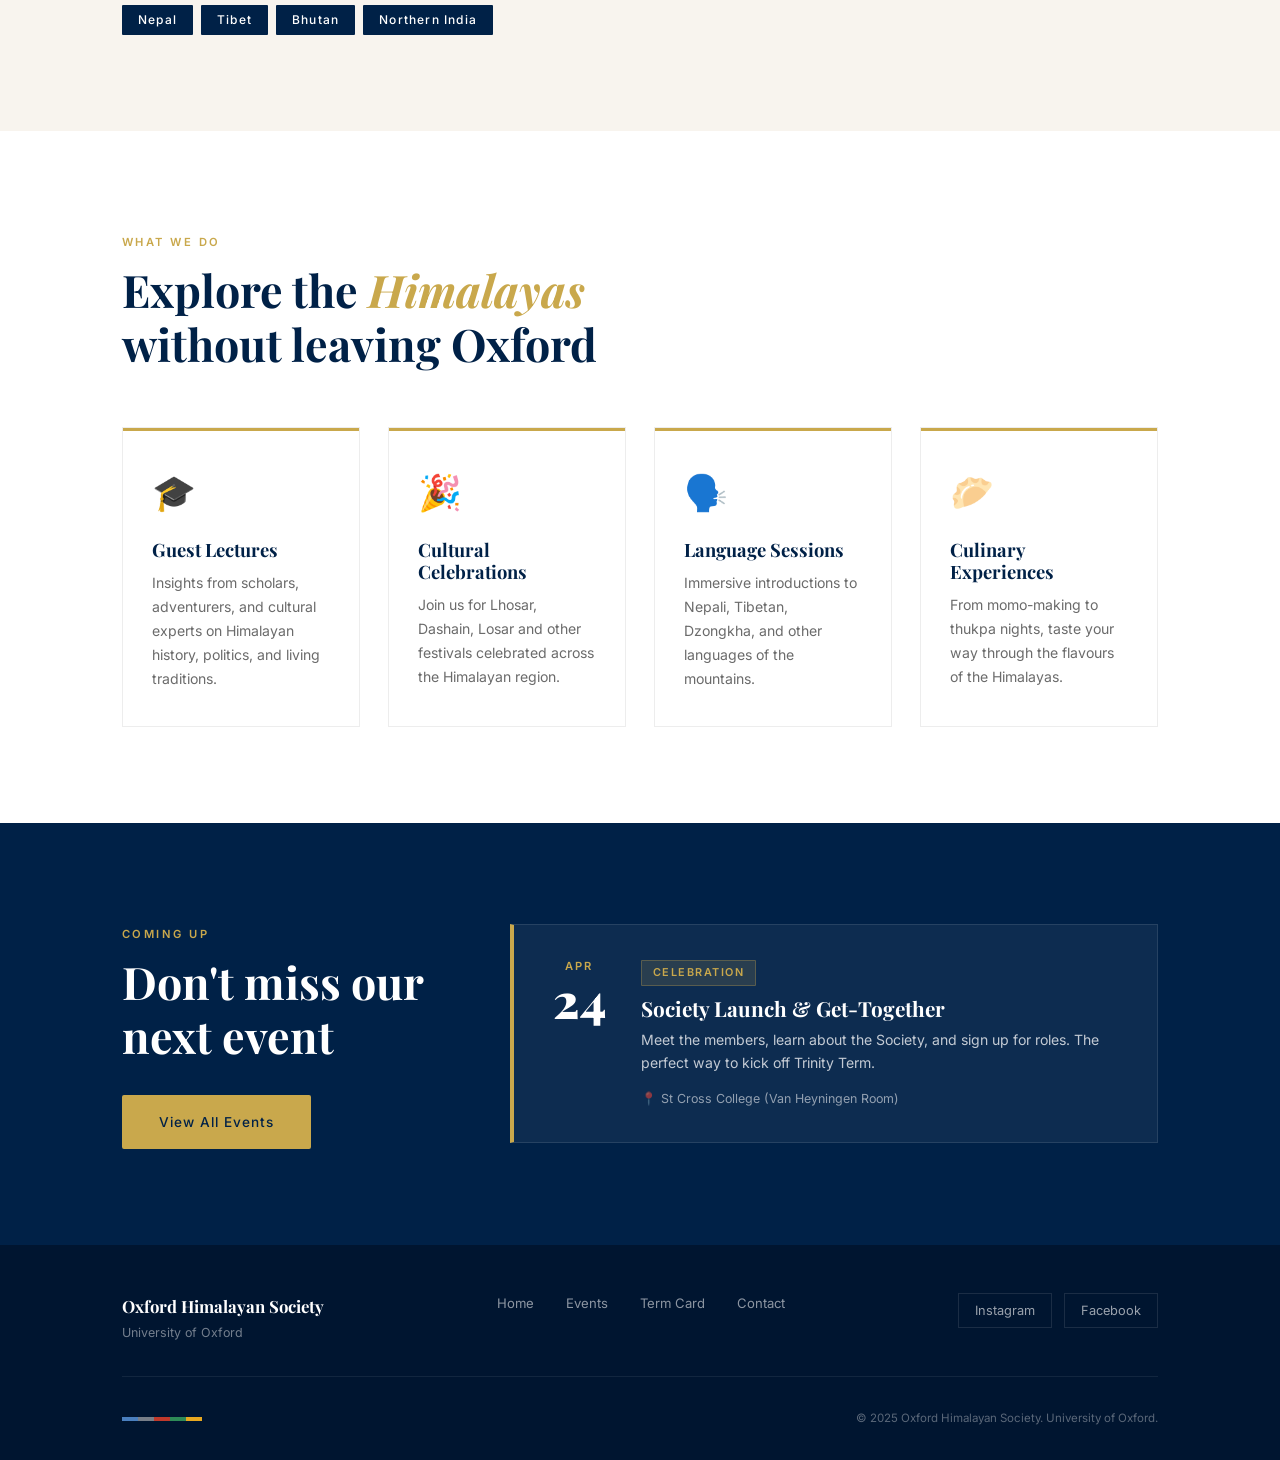
==== commit 181f2ec8: "Add term card page with embedded PDF viewer - New termcard.html page with iframe PDF embed, download" ====
--- a/index.html
+++ b/index.html
@@ -24,6 +24,7 @@
     <ul class="nav-links" id="navLinks">
       <li><a href="index.html" class="active">Home</a></li>
       <li><a href="events.html">Events</a></li>
+      <li><a href="termcard.html">Term Card</a></li>
       <li><a href="contact.html">Contact</a></li>
       <li><a href="https://forms.office.com/pages/responsepage.aspx?id=G96VzPWXk0-0uv5ouFLPkbThJP8VWiFGutqd9GzmrXRUQklOUDNMNTVOVUVBR1A0MFYySkZDRlcwTS4u&route=shorturl" class="nav-register" target="_blank" rel="noopener">Register</a></li>
     </ul>
@@ -186,6 +187,7 @@
         <nav class="footer-nav">
           <a href="index.html">Home</a>
           <a href="events.html">Events</a>
+          <a href="termcard.html">Term Card</a>
           <a href="contact.html">Contact</a>
         </nav>
         <div class="footer-social">
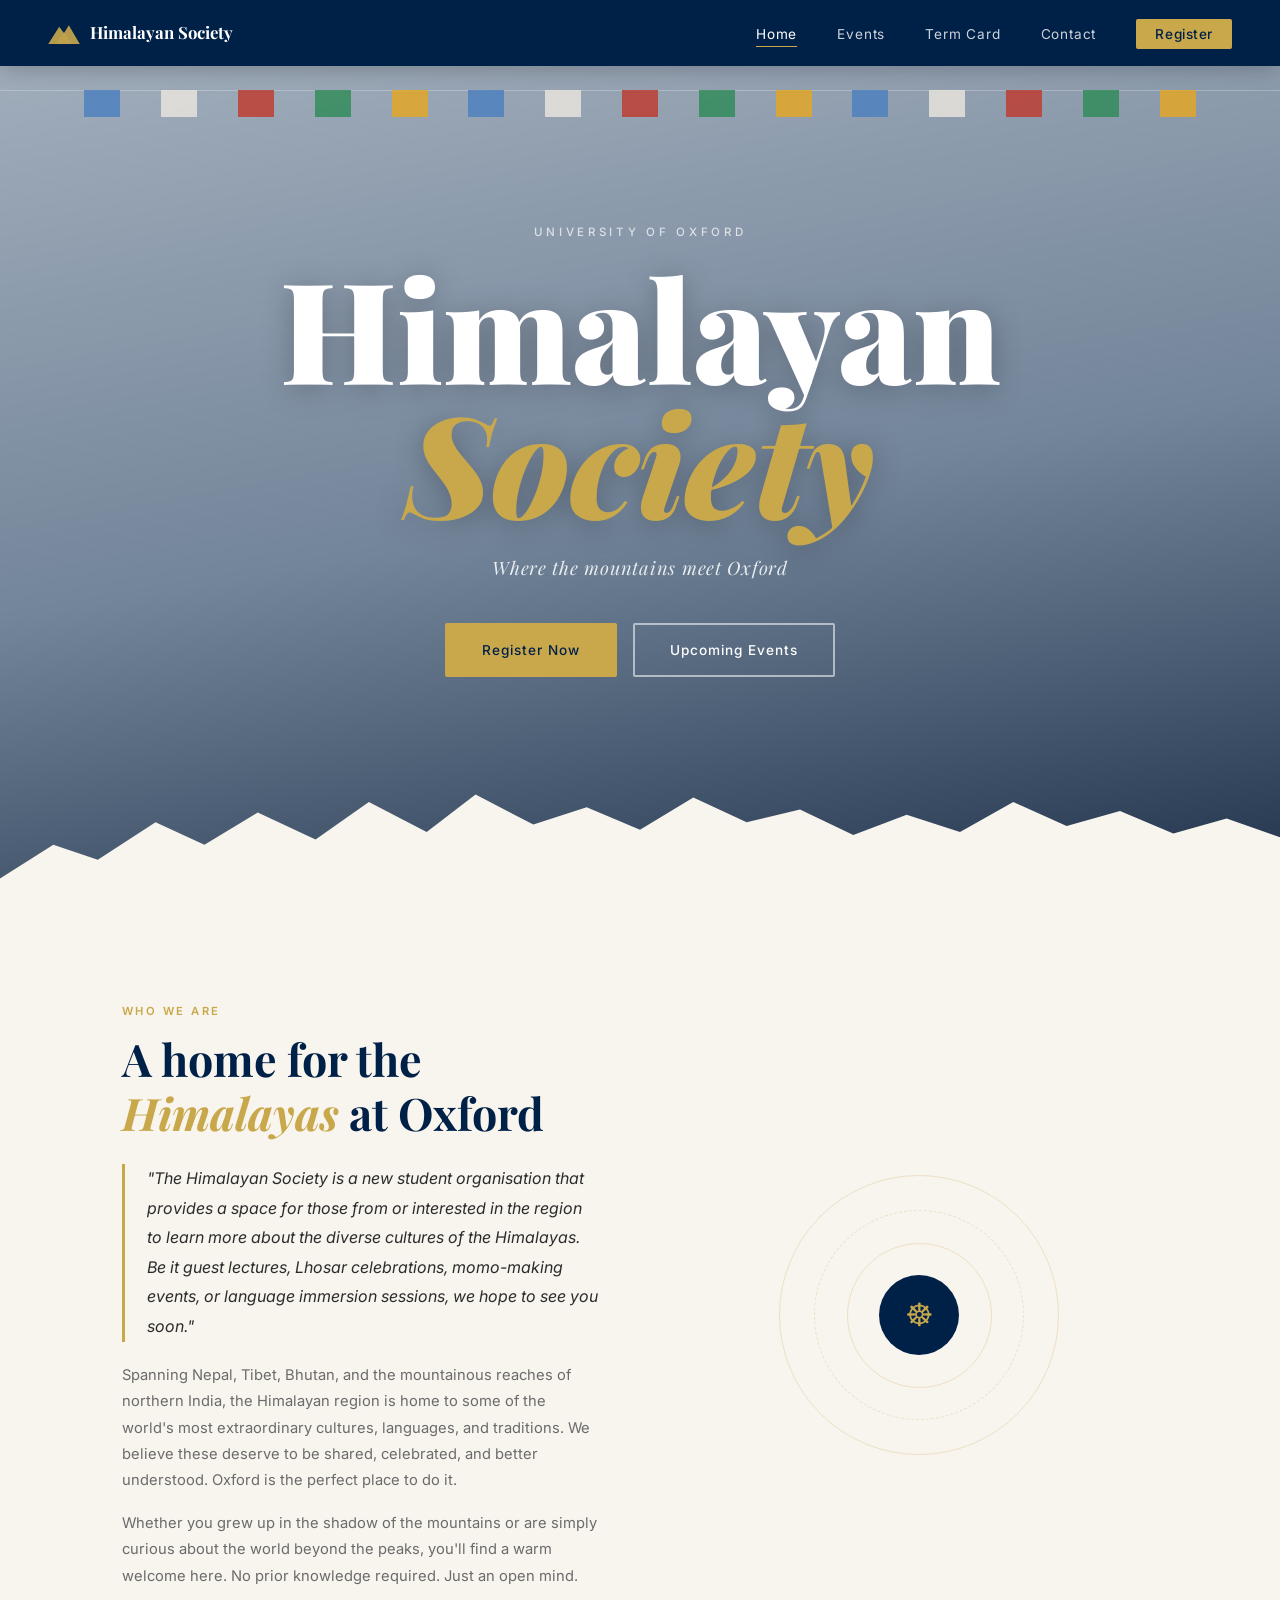
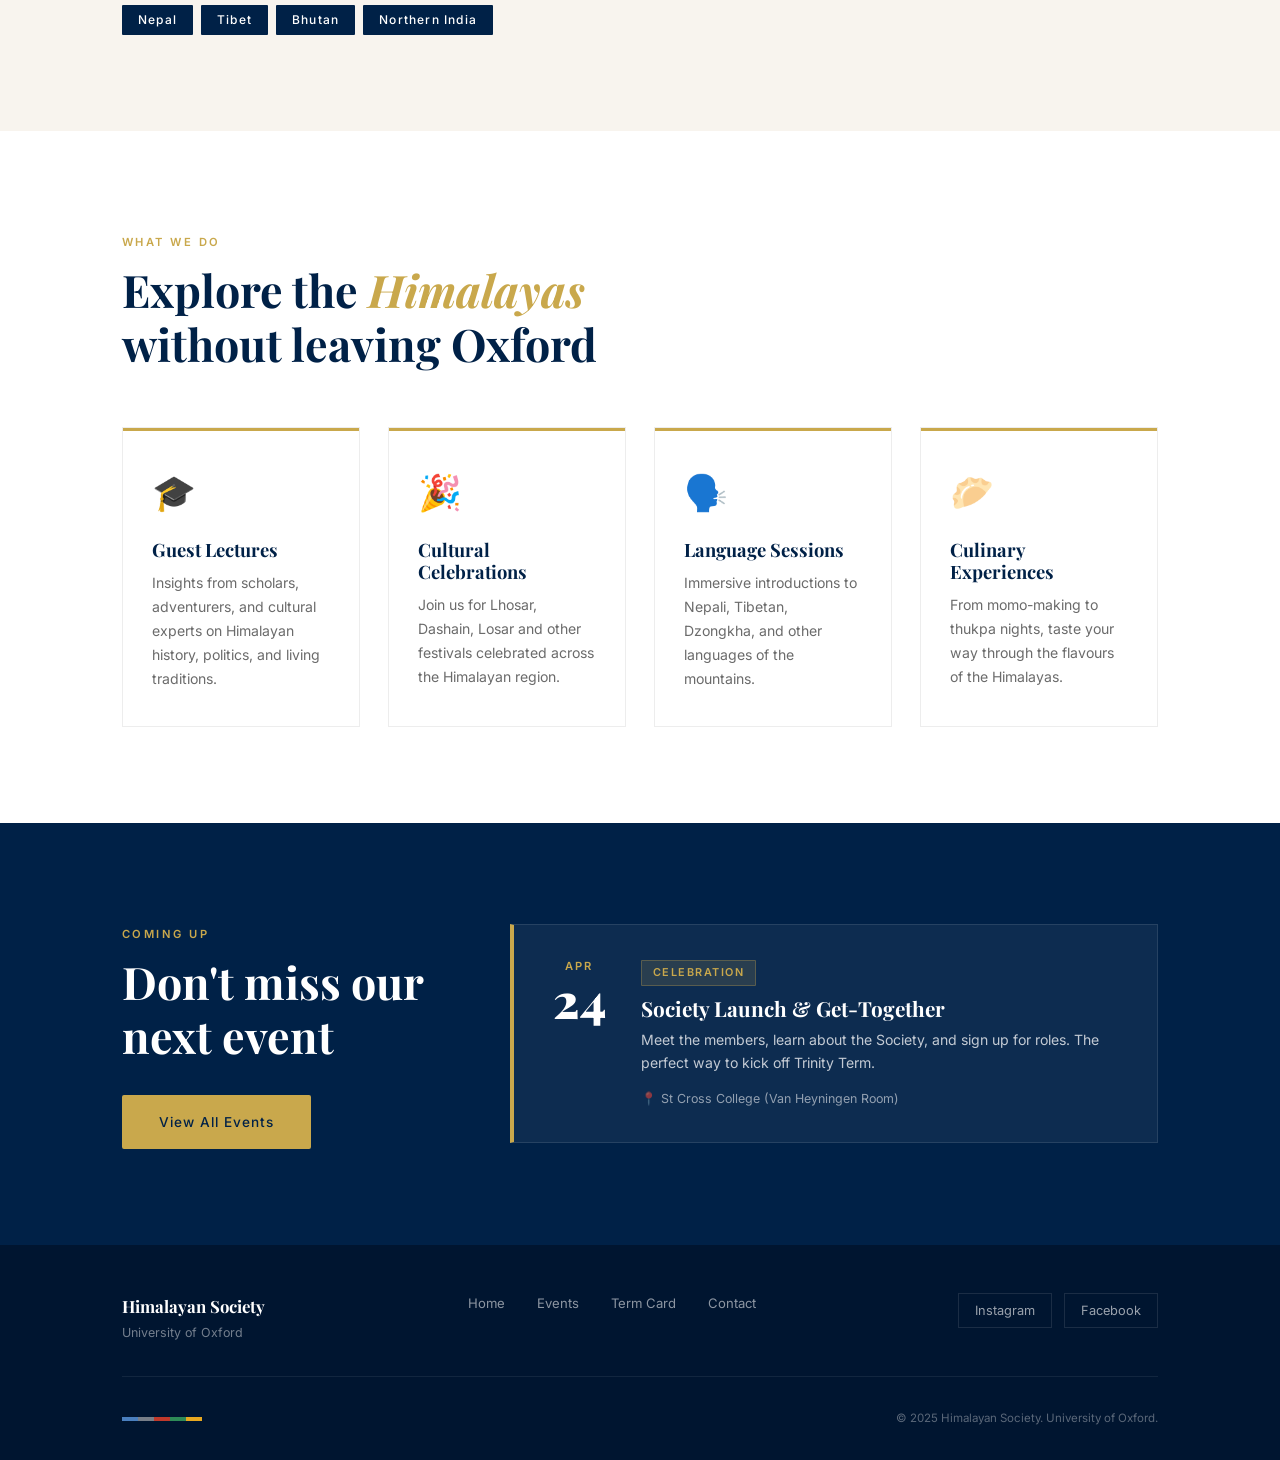
==== commit 1f4ab926: "Remove 'Oxford' from society name throughout site Co-Authored-By: Claude Sonnet 4.6 <noreply@anthrop" ====
--- a/index.html
+++ b/index.html
@@ -3,7 +3,7 @@
 <head>
   <meta charset="UTF-8" />
   <meta name="viewport" content="width=device-width, initial-scale=1.0" />
-  <title>Oxford Himalayan Society</title>
+  <title>Himalayan Society</title>
   <link rel="preconnect" href="https://fonts.googleapis.com" />
   <link rel="preconnect" href="https://fonts.gstatic.com" crossorigin />
   <link href="https://fonts.googleapis.com/css2?family=Playfair+Display:ital,wght@0,400;0,700;0,900;1,400&family=Inter:wght@300;400;500;600&display=swap" rel="stylesheet" />
@@ -19,7 +19,7 @@
         <path d="M0 28 L14 6 L20 14 L26 4 L40 28 Z" fill="currentColor" opacity="0.9"/>
         <path d="M10 28 L20 12 L30 28 Z" fill="currentColor" opacity="0.5"/>
       </svg>
-      <span>Oxford Himalayan Society</span>
+      <span>Himalayan Society</span>
     </a>
     <ul class="nav-links" id="navLinks">
       <li><a href="index.html" class="active">Home</a></li>
@@ -181,7 +181,7 @@
     <div class="container">
       <div class="footer-grid">
         <div class="footer-brand">
-          <p class="footer-name">Oxford Himalayan Society</p>
+          <p class="footer-name">Himalayan Society</p>
           <p class="footer-sub">University of Oxford</p>
         </div>
         <nav class="footer-nav">
@@ -199,7 +199,7 @@
         <div class="prayer-strip" aria-hidden="true">
           <span class="ps blue"></span><span class="ps white"></span><span class="ps red"></span><span class="ps green"></span><span class="ps yellow"></span>
         </div>
-        <p>© 2025 Oxford Himalayan Society. University of Oxford.</p>
+        <p>© 2025 Himalayan Society. University of Oxford.</p>
       </div>
     </div>
   </footer>
--- a/css/style.css
+++ b/css/style.css
@@ -1,5 +1,5 @@
 /* ============================================================
-   Oxford Himalayan Society - Stylesheet
+   Himalayan Society - Stylesheet
    ============================================================ */
 
 /* ── Custom Properties ── */
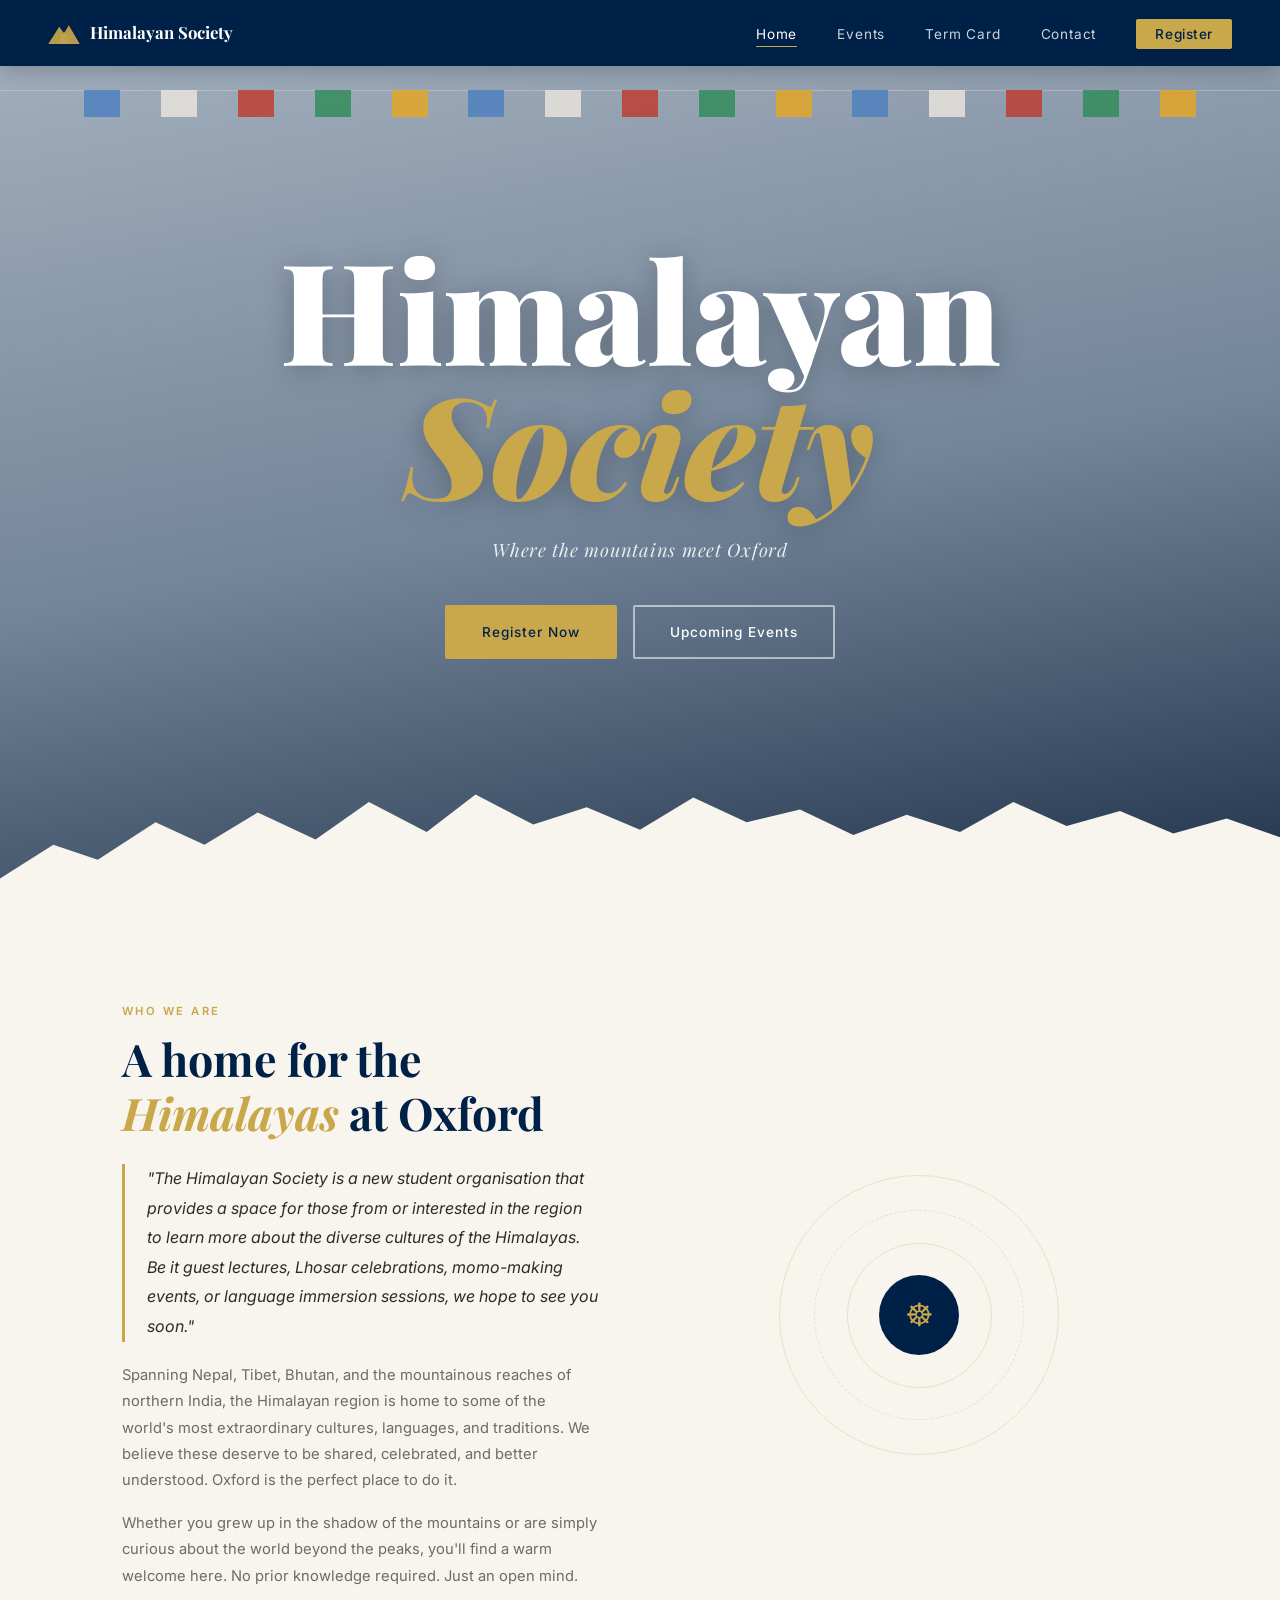
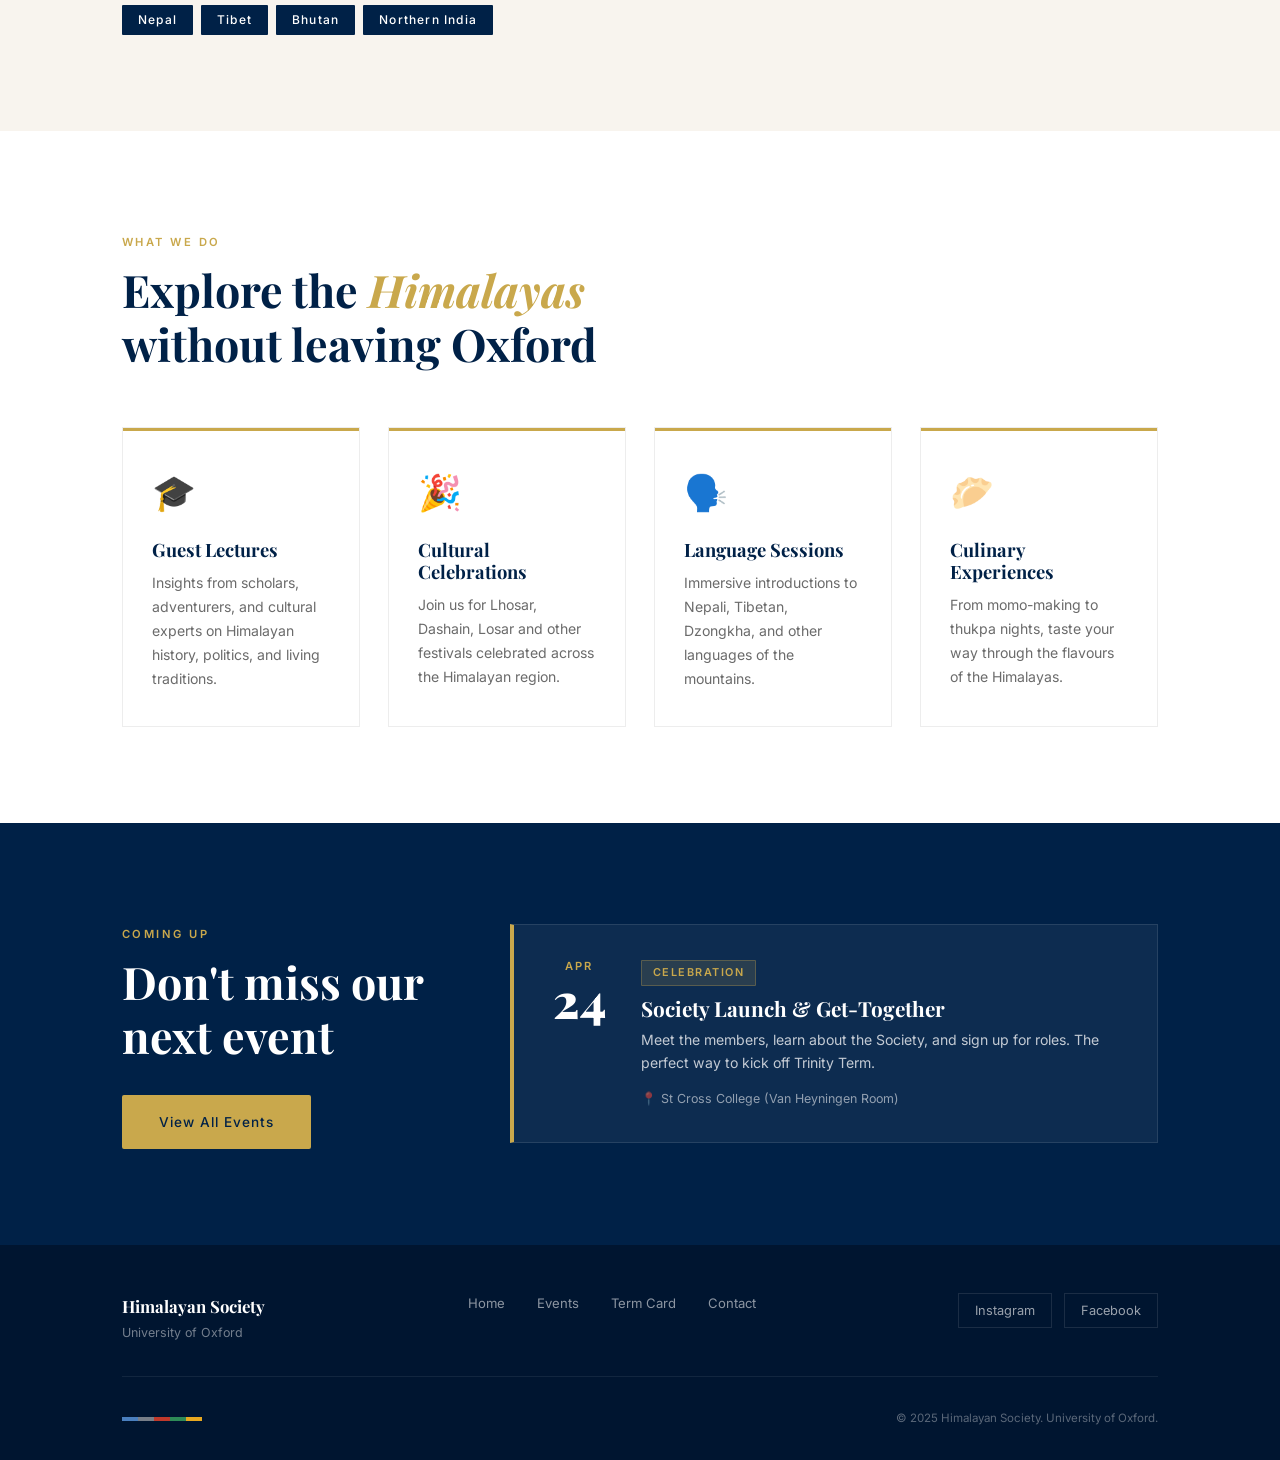
==== commit 6fd895b0: "remove oxford" ====
--- a/index.html
+++ b/index.html
@@ -61,7 +61,7 @@
     </div>
 
     <div class="hero-content" id="heroContent">
-      <p class="hero-eyebrow">University of Oxford</p>
+      <!-- <p class="hero-eyebrow">University of Oxford</p> -->
       <h1 class="hero-title">Himalayan<br /><em>Society</em></h1>
       <p class="hero-tagline">Where the mountains meet Oxford</p>
       <div class="hero-cta">
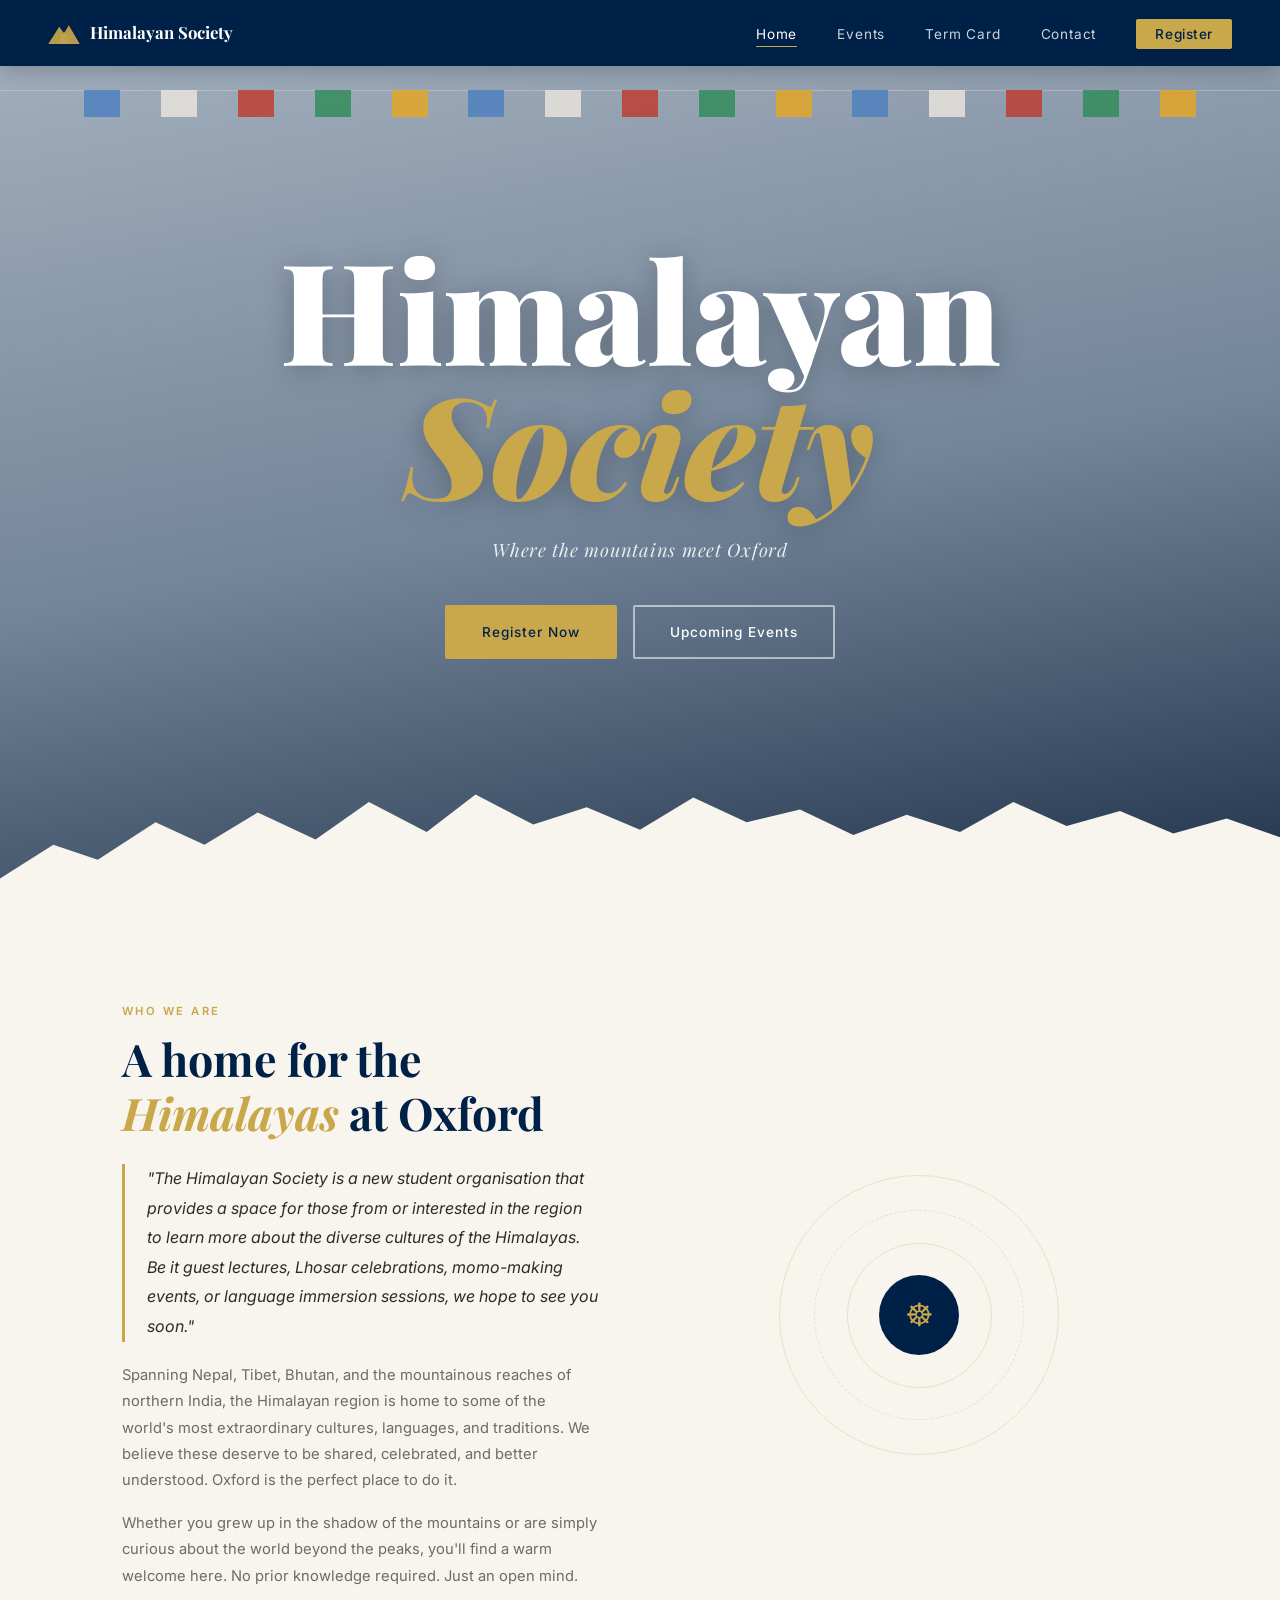
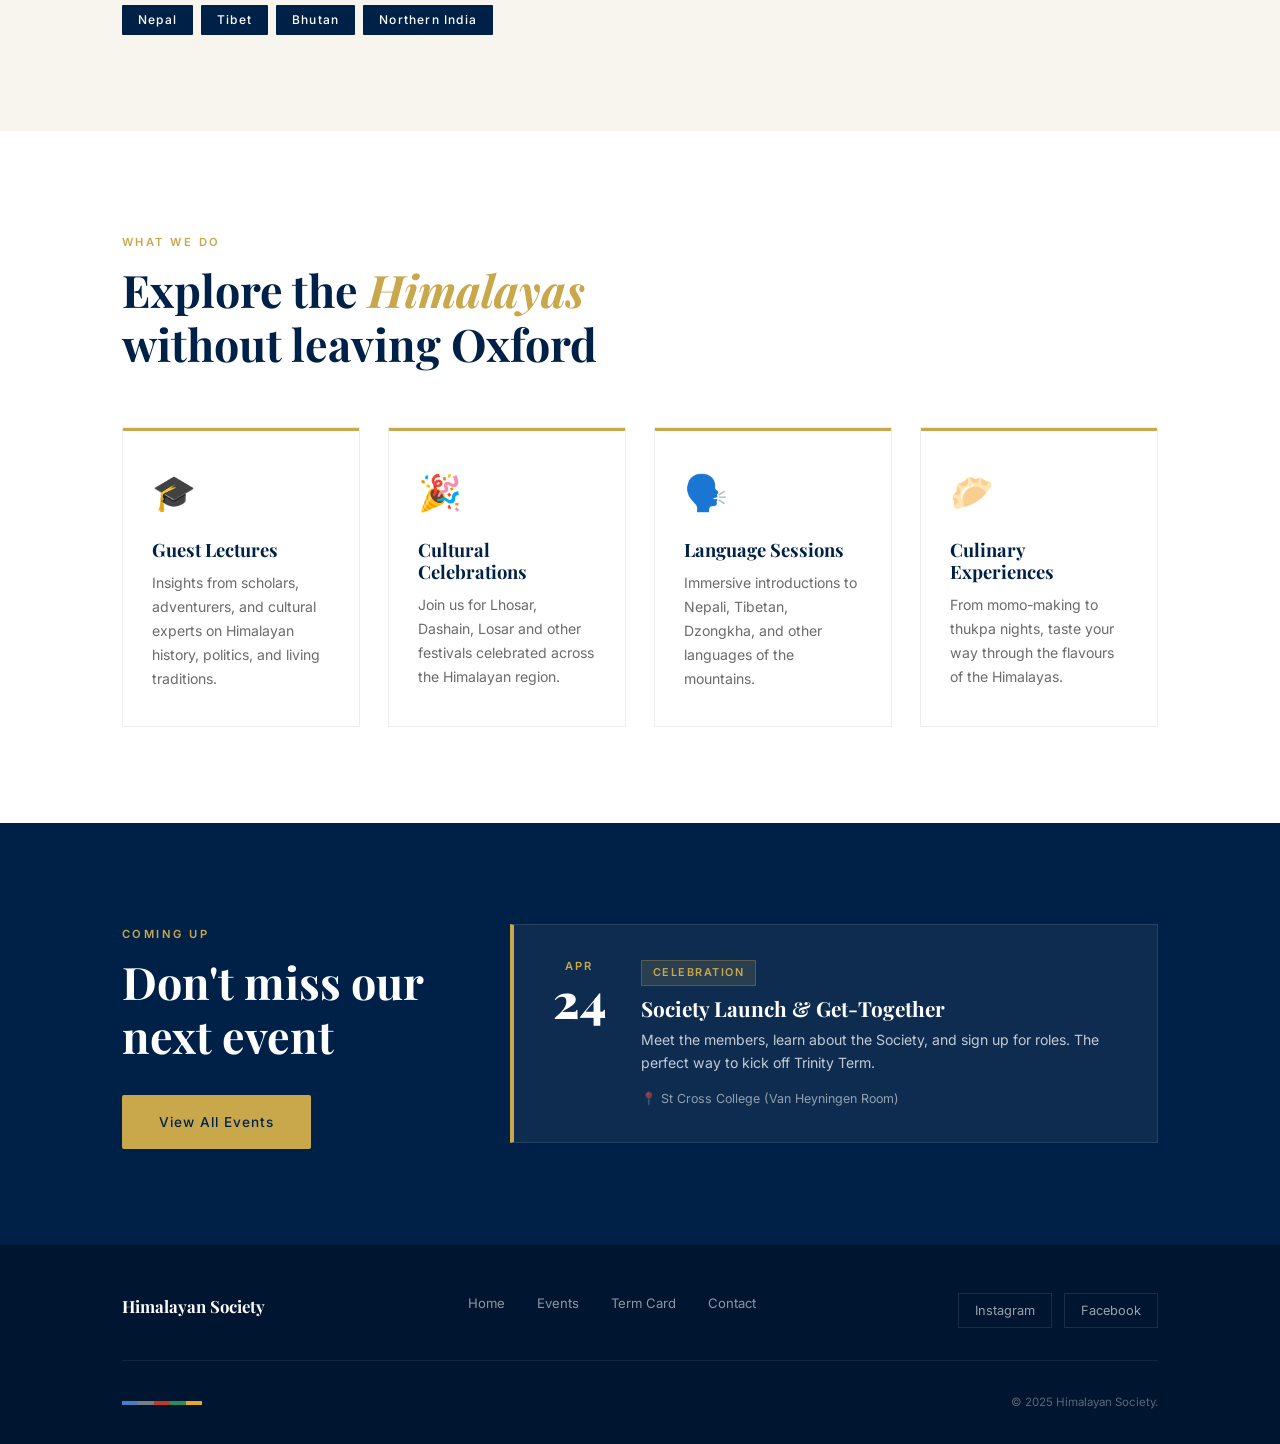
==== commit 3a423c2b: "remove oxford" ====
--- a/index.html
+++ b/index.html
@@ -182,7 +182,7 @@
       <div class="footer-grid">
         <div class="footer-brand">
           <p class="footer-name">Himalayan Society</p>
-          <p class="footer-sub">University of Oxford</p>
+          <!-- <p class="footer-sub">University of Oxford</p> -->
         </div>
         <nav class="footer-nav">
           <a href="index.html">Home</a>
@@ -199,7 +199,7 @@
         <div class="prayer-strip" aria-hidden="true">
           <span class="ps blue"></span><span class="ps white"></span><span class="ps red"></span><span class="ps green"></span><span class="ps yellow"></span>
         </div>
-        <p>© 2025 Himalayan Society. University of Oxford.</p>
+        <p>© 2025 Himalayan Society.</p>
       </div>
     </div>
   </footer>
